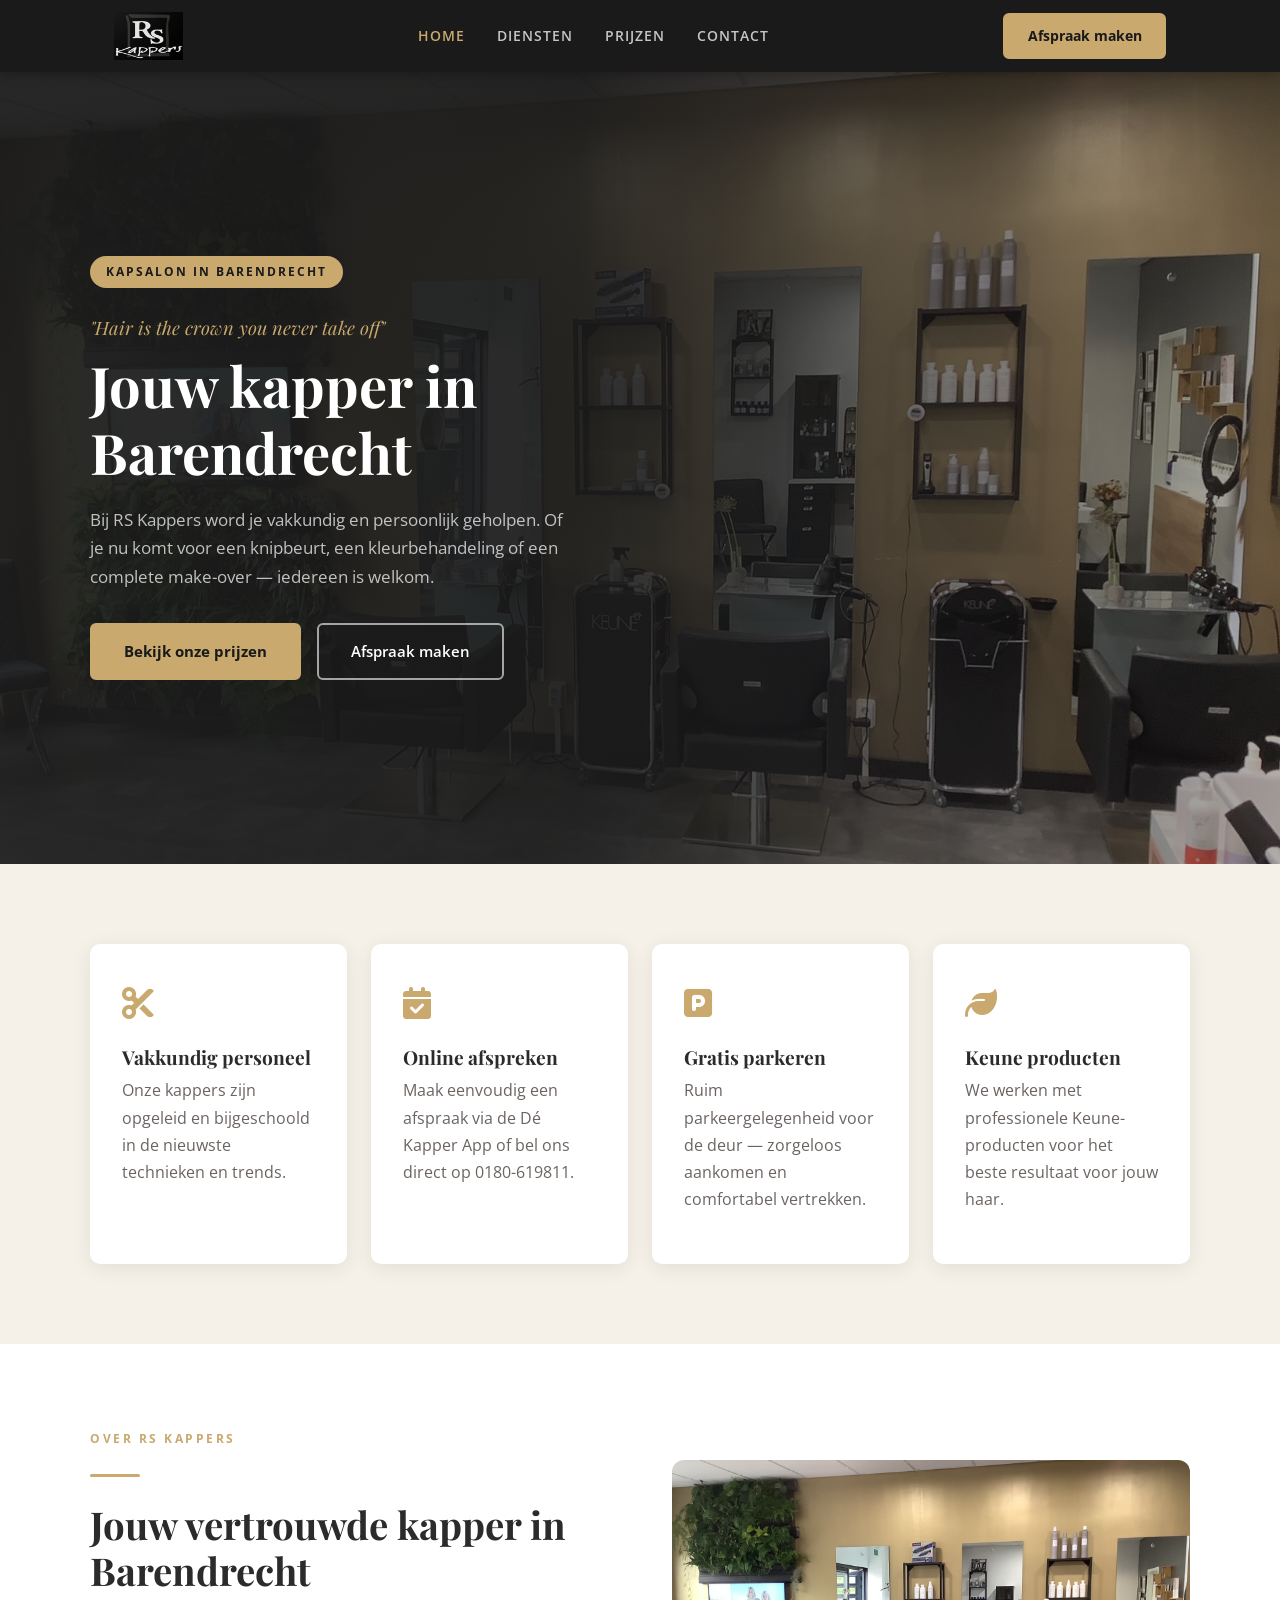
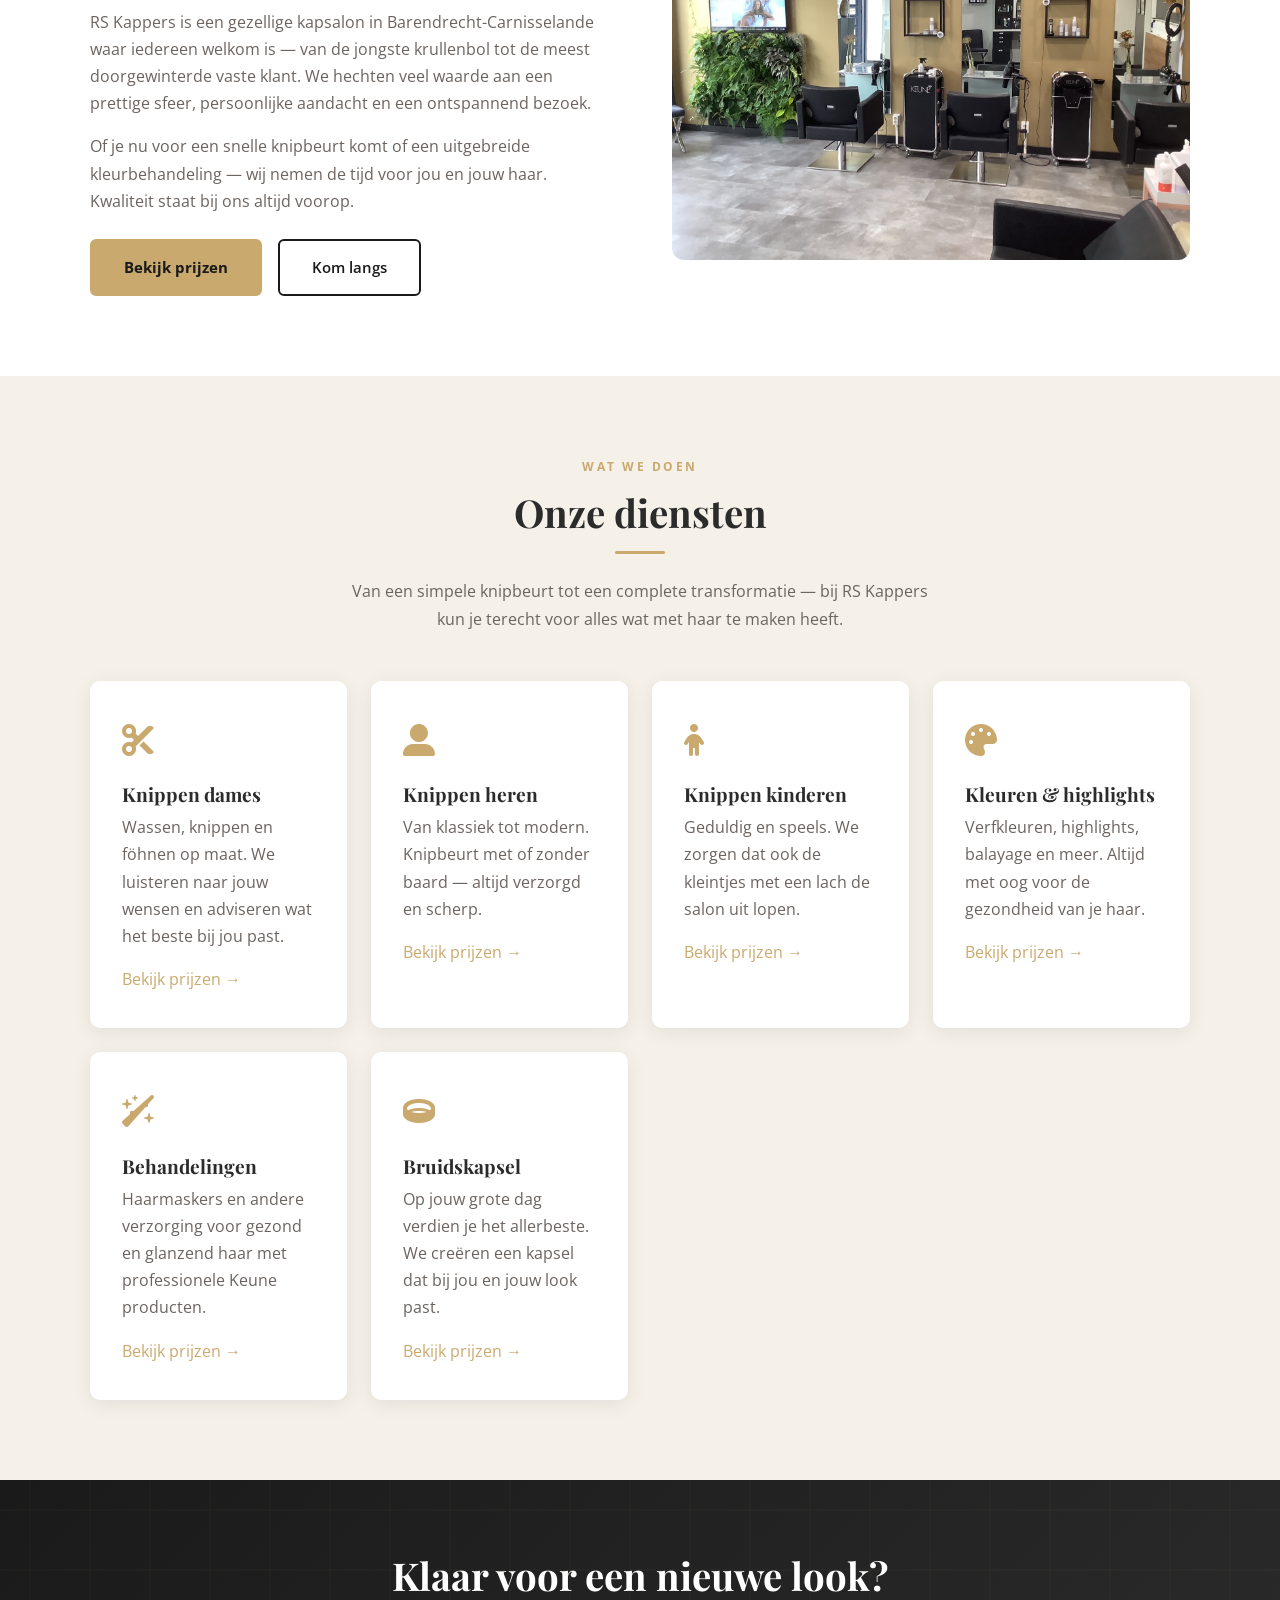
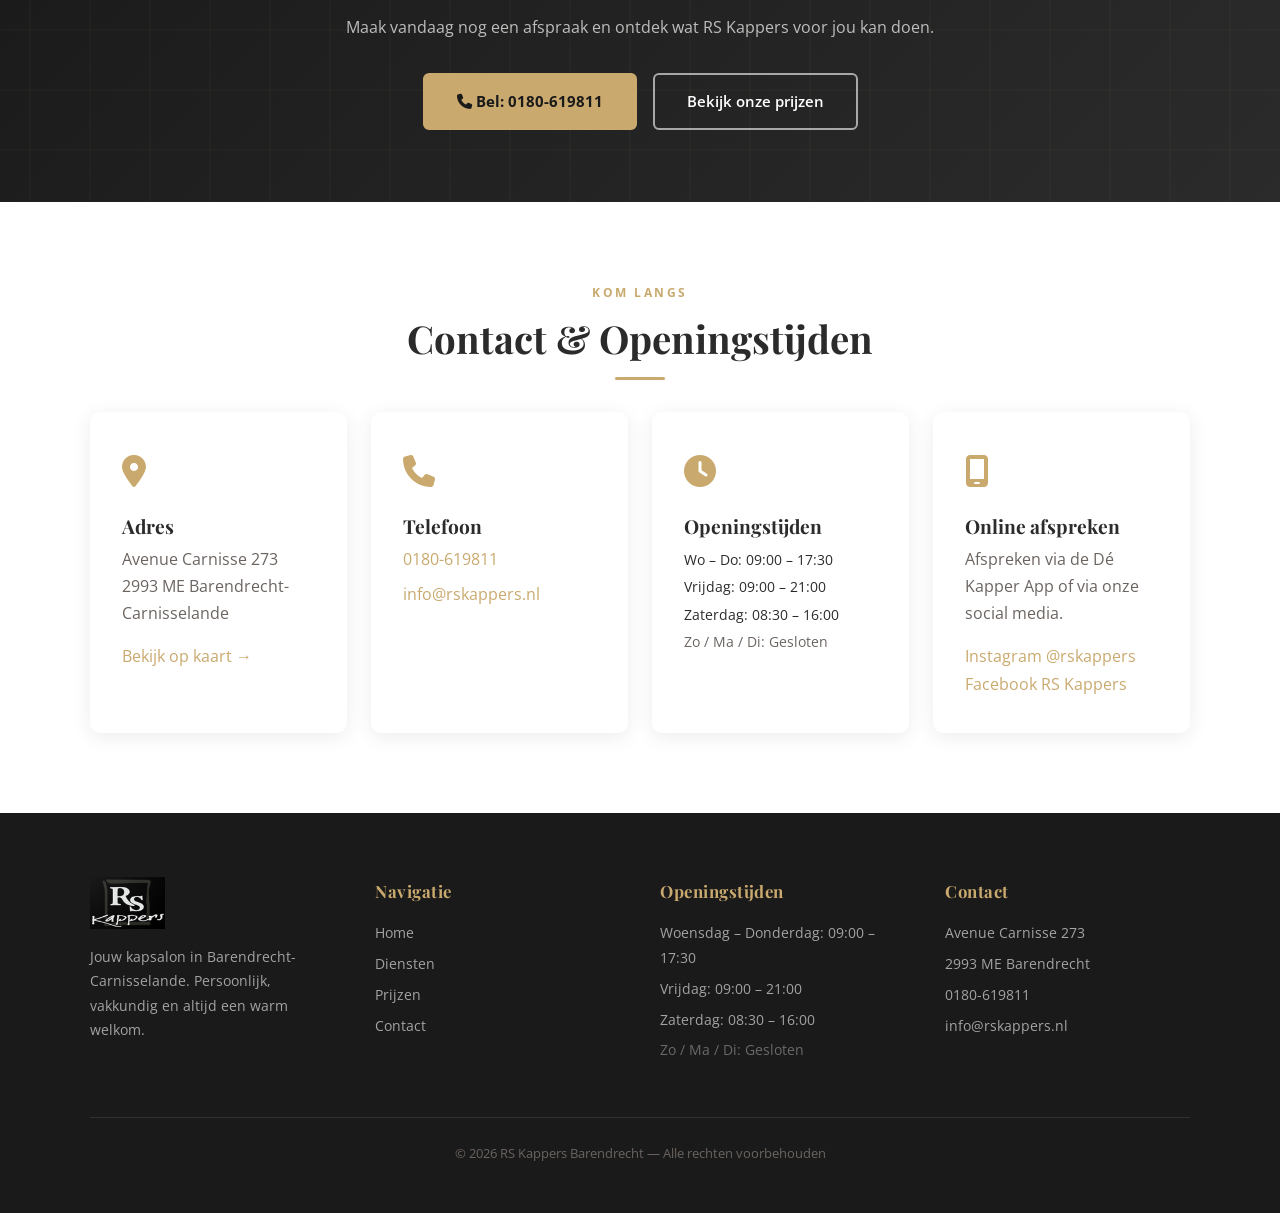
==== index.html @ b857aa59 "Favicon toegevoegd gebaseerd op logo Co-Authored-By: Claude Sonnet 4.6 <noreply@anthropic.com>" ====
<!DOCTYPE html>
<html lang="nl">
<head>
  <meta charset="UTF-8" />
  <meta name="viewport" content="width=device-width, initial-scale=1.0" />
  <title>RS Kappers Barendrecht — Kapper in Barendrecht-Carnisselande</title>
  <meta name="description" content="RS Kappers in Barendrecht is dé kapper voor dames, heren en kinderen. Professioneel knippen, kleuren en verzorgen op Avenue Carnisse. Bel 0180-619811." />
  <link rel="preconnect" href="https://fonts.googleapis.com" />
  <link rel="preconnect" href="https://fonts.gstatic.com" crossorigin />
  <link href="https://fonts.googleapis.com/css2?family=Playfair+Display:ital,wght@0,400;0,700;1,400&family=Open+Sans:wght@400;600;700&display=swap" rel="stylesheet" />
  <link rel="icon" type="image/png" href="favicon.png" />
  <link rel="apple-touch-icon" href="favicon.png" />
  <link rel="stylesheet" href="https://cdnjs.cloudflare.com/ajax/libs/font-awesome/6.5.1/css/all.min.css" />
  <link rel="stylesheet" href="style.css" />
</head>
<body>

  <!-- ═══════════ HEADER ═══════════ -->
  <header class="site-header">
    <div class="nav-inner">
      <a href="index.html" class="nav-logo">
        <img src="logo.png" alt="RS Kappers logo" />
      </a>
      <nav aria-label="Hoofdnavigatie">
        <ul class="nav-links">
          <li><a href="index.html" class="actief">Home</a></li>
          <li><a href="#diensten">Diensten</a></li>
          <li><a href="prijzen.html">Prijzen</a></li>
          <li><a href="#contact">Contact</a></li>
        </ul>
      </nav>
      <a href="tel:01806198ll" class="btn btn-primary" style="font-size:.85rem;padding:.6rem 1.4rem;">Afspraak maken</a>
    </div>
  </header>

  <!-- ═══════════ HERO ═══════════ -->
  <section class="hero">
    <div class="hero-bg" style="background-image: url('salon.jpg');"></div>
    <div class="hero-overlay"></div>
    <div class="hero-content">
      <span class="hero-badge">Kapsalon in Barendrecht</span>
      <p class="hero-tagline">"Hair is the crown you never take off"</p>
      <h1>Jouw kapper in Barendrecht</h1>
      <p>Bij RS Kappers word je vakkundig en persoonlijk geholpen. Of je nu komt voor een knipbeurt, een kleurbehandeling of een complete make-over — iedereen is welkom.</p>
      <div class="hero-knoppen">
        <a href="prijzen.html" class="btn btn-primary">Bekijk onze prijzen</a>
        <a href="#contact" class="btn btn-outline">Afspraak maken</a>
      </div>
    </div>
  </section>

  <!-- ═══════════ USP'S ═══════════ -->
  <section class="sectie sectie-licht">
    <div class="container">
      <div class="kaarten-grid">
        <div class="kaart">
          <div class="kaart-icoon"><i class="fa-solid fa-scissors"></i></div>
          <h3>Vakkundig personeel</h3>
          <p>Onze kappers zijn opgeleid en bijgeschoold in de nieuwste technieken en trends.</p>
        </div>
        <div class="kaart">
          <div class="kaart-icoon"><i class="fa-solid fa-calendar-check"></i></div>
          <h3>Online afspreken</h3>
          <p>Maak eenvoudig een afspraak via de Dé Kapper App of bel ons direct op 0180-619811.</p>
        </div>
        <div class="kaart">
          <div class="kaart-icoon"><i class="fa-solid fa-square-parking"></i></div>
          <h3>Gratis parkeren</h3>
          <p>Ruim parkeergelegenheid voor de deur — zorgeloos aankomen en comfortabel vertrekken.</p>
        </div>
        <div class="kaart">
          <div class="kaart-icoon"><i class="fa-solid fa-leaf"></i></div>
          <h3>Keune producten</h3>
          <p>We werken met professionele Keune-producten voor het beste resultaat voor jouw haar.</p>
        </div>
      </div>
    </div>
  </section>

  <!-- ═══════════ OVER ONS ═══════════ -->
  <section class="sectie">
    <div class="container over-grid" style="display:grid;grid-template-columns:1fr 1fr;gap:4rem;align-items:center;">
      <div>
        <span class="sectie-label">Over RS Kappers</span>
        <div class="divider divider-links"></div>
        <h2>Jouw vertrouwde kapper in Barendrecht</h2>
        <p>RS Kappers is een gezellige kapsalon in Barendrecht-Carnisselande waar iedereen welkom is — van de jongste krullenbol tot de meest doorgewinterde vaste klant. We hechten veel waarde aan een prettige sfeer, persoonlijke aandacht en een ontspannend bezoek.</p>
        <p>Of je nu voor een snelle knipbeurt komt of een uitgebreide kleurbehandeling — wij nemen de tijd voor jou en jouw haar. Kwaliteit staat bij ons altijd voorop.</p>
        <div style="display:flex;gap:1rem;flex-wrap:wrap;margin-top:1.5rem;">
          <a href="prijzen.html" class="btn btn-primary">Bekijk prijzen</a>
          <a href="#contact" class="btn" style="border:2px solid var(--kleur-donker);color:var(--kleur-donker);">Kom langs</a>
        </div>
      </div>
      <div class="over-foto" style="border-radius:12px;overflow:hidden;height:400px;">
        <img src="salon.jpg" alt="Interieur van RS Kappers in Barendrecht" style="width:100%;height:100%;object-fit:cover;" />
      </div>
    </div>
  </section>

  <!-- ═══════════ DIENSTEN ═══════════ -->
  <section class="sectie sectie-licht" id="diensten">
    <div class="container">
      <span class="sectie-label" style="display:block;text-align:center;">Wat we doen</span>
      <h2 class="sectie-titel">Onze diensten</h2>
      <div class="divider"></div>
      <p class="sectie-ondertitel">Van een simpele knipbeurt tot een complete transformatie — bij RS Kappers kun je terecht voor alles wat met haar te maken heeft.</p>
      <div class="kaarten-grid">
        <div class="kaart">
          <div class="kaart-icoon"><i class="fa-solid fa-scissors"></i></div>
          <h3>Knippen dames</h3>
          <p>Wassen, knippen en föhnen op maat. We luisteren naar jouw wensen en adviseren wat het beste bij jou past.</p>
          <a href="prijzen.html">Bekijk prijzen →</a>
        </div>
        <div class="kaart">
          <div class="kaart-icoon"><i class="fa-solid fa-user-large"></i></div>
          <h3>Knippen heren</h3>
          <p>Van klassiek tot modern. Knipbeurt met of zonder baard — altijd verzorgd en scherp.</p>
          <a href="prijzen.html">Bekijk prijzen →</a>
        </div>
        <div class="kaart">
          <div class="kaart-icoon"><i class="fa-solid fa-child"></i></div>
          <h3>Knippen kinderen</h3>
          <p>Geduldig en speels. We zorgen dat ook de kleintjes met een lach de salon uit lopen.</p>
          <a href="prijzen.html">Bekijk prijzen →</a>
        </div>
        <div class="kaart">
          <div class="kaart-icoon"><i class="fa-solid fa-palette"></i></div>
          <h3>Kleuren &amp; highlights</h3>
          <p>Verfkleuren, highlights, balayage en meer. Altijd met oog voor de gezondheid van je haar.</p>
          <a href="prijzen.html">Bekijk prijzen →</a>
        </div>
        <div class="kaart">
          <div class="kaart-icoon"><i class="fa-solid fa-wand-sparkles"></i></div>
          <h3>Behandelingen</h3>
          <p>Haarmaskers en andere verzorging voor gezond en glanzend haar met professionele Keune producten.</p>
          <a href="prijzen.html">Bekijk prijzen →</a>
        </div>
        <div class="kaart">
          <div class="kaart-icoon"><i class="fa-solid fa-ring"></i></div>
          <h3>Bruidskapsel</h3>
          <p>Op jouw grote dag verdien je het allerbeste. We creëren een kapsel dat bij jou en jouw look past.</p>
          <a href="prijzen.html">Bekijk prijzen →</a>
        </div>
      </div>
    </div>
  </section>

  <!-- ═══════════ CTA BANNER ═══════════ -->
  <section class="cta-banner">
    <div class="container">
      <h2>Klaar voor een nieuwe look?</h2>
      <p>Maak vandaag nog een afspraak en ontdek wat RS Kappers voor jou kan doen.</p>
      <div class="cta-knoppen">
        <a href="tel:0180619811" class="btn btn-primary"><i class="fa-solid fa-phone"></i> Bel: 0180-619811</a>
        <a href="prijzen.html" class="btn btn-outline">Bekijk onze prijzen</a>
      </div>
    </div>
  </section>

  <!-- ═══════════ CONTACT ═══════════ -->
  <section class="sectie" id="contact">
    <div class="container">
      <span class="sectie-label" style="display:block;text-align:center;">Kom langs</span>
      <h2 class="sectie-titel">Contact &amp; Openingstijden</h2>
      <div class="divider"></div>
      <div style="display:grid;grid-template-columns:repeat(auto-fit,minmax(230px,1fr));gap:1.5rem;margin-top:2rem;">
        <div class="kaart">
          <div class="kaart-icoon"><i class="fa-solid fa-location-dot"></i></div>
          <h3>Adres</h3>
          <p>Avenue Carnisse 273<br>2993 ME Barendrecht-Carnisselande</p>
          <a href="https://maps.google.com/?q=Avenue+Carnisse+273+Barendrecht" target="_blank" rel="noopener">Bekijk op kaart →</a>
        </div>
        <div class="kaart">
          <div class="kaart-icoon"><i class="fa-solid fa-phone"></i></div>
          <h3>Telefoon</h3>
          <p><a href="tel:0180619811">0180-619811</a></p>
          <p style="margin-top:-.5rem;"><a href="mailto:info@rskappers.nl">info@rskappers.nl</a></p>
        </div>
        <div class="kaart">
          <div class="kaart-icoon"><i class="fa-solid fa-clock"></i></div>
          <h3>Openingstijden</h3>
          <p style="margin:0;font-size:.9rem;line-height:1.9;color:var(--kleur-tekst);">
            Wo – Do: 09:00 – 17:30<br>
            Vrijdag: 09:00 – 21:00<br>
            Zaterdag: 08:30 – 16:00<br>
            <span style="color:var(--kleur-subtekst);">Zo / Ma / Di: Gesloten</span>
          </p>
        </div>
        <div class="kaart">
          <div class="kaart-icoon"><i class="fa-solid fa-mobile-screen"></i></div>
          <h3>Online afspreken</h3>
          <p>Afspreken via de Dé Kapper App of via onze social media.</p>
          <a href="https://www.instagram.com/rskappers" target="_blank" rel="noopener">Instagram @rskappers</a><br>
          <a href="https://www.facebook.com/rskappers" target="_blank" rel="noopener">Facebook RS Kappers</a>
        </div>
      </div>
    </div>
  </section>

  <!-- ═══════════ FOOTER ═══════════ -->
  <footer class="site-footer">
    <div class="footer-inner">
      <div class="footer-kolom">
        <img src="logo.png" alt="RS Kappers" class="footer-logo" />
        <p>Jouw kapsalon in Barendrecht-Carnisselande. Persoonlijk, vakkundig en altijd een warm welkom.</p>
      </div>
      <div class="footer-kolom">
        <h4>Navigatie</h4>
        <ul>
          <li><a href="index.html">Home</a></li>
          <li><a href="#diensten">Diensten</a></li>
          <li><a href="prijzen.html">Prijzen</a></li>
          <li><a href="#contact">Contact</a></li>
        </ul>
      </div>
      <div class="footer-kolom">
        <h4>Openingstijden</h4>
        <ul>
          <li>Woensdag – Donderdag: 09:00 – 17:30</li>
          <li>Vrijdag: 09:00 – 21:00</li>
          <li>Zaterdag: 08:30 – 16:00</li>
          <li style="color:rgba(255,255,255,.35);">Zo / Ma / Di: Gesloten</li>
        </ul>
      </div>
      <div class="footer-kolom">
        <h4>Contact</h4>
        <ul>
          <li>Avenue Carnisse 273</li>
          <li>2993 ME Barendrecht</li>
          <li><a href="tel:0180619811">0180-619811</a></li>
          <li><a href="mailto:info@rskappers.nl">info@rskappers.nl</a></li>
        </ul>
      </div>
    </div>
    <div class="footer-bottom">
      <p>&copy; 2026 RS Kappers Barendrecht — Alle rechten voorbehouden</p>
    </div>
  </footer>

</body>
</html>
---- style.css ----
/* =============================
   RS Kappers — Gedeelde Stijlen
   ============================= */

*, *::before, *::after {
  box-sizing: border-box;
  margin: 0;
  padding: 0;
}

:root {
  --kleur-donker:    #1a1a1a;
  --kleur-donker2:   #2b2b2b;
  --kleur-accent:    #c9a96e;       /* warme goud — past bij beige interieur */
  --kleur-beige:     #f5f0e8;       /* zelfde toon als salon muren */
  --kleur-beige2:    #ede5d8;
  --kleur-wit:       #ffffff;
  --kleur-tekst:     #2b2b2b;
  --kleur-subtekst:  #6b6460;
  --font-hoofd:      'Playfair Display', Georgia, serif;
  --font-tekst:      'Open Sans', Arial, sans-serif;
  --radius:          6px;
  --schaduw:         0 4px 20px rgba(0,0,0,0.08);
}

html { scroll-behavior: smooth; }

body {
  font-family: var(--font-tekst);
  color: var(--kleur-tekst);
  background: var(--kleur-wit);
  line-height: 1.7;
}

/* ── Typografie ────────────────────────────── */
h1, h2, h3 {
  font-family: var(--font-hoofd);
  line-height: 1.2;
}

h1 { font-size: clamp(2rem, 5vw, 3.5rem); }
h2 { font-size: clamp(1.6rem, 3.5vw, 2.4rem); margin-bottom: 1rem; }
h3 { font-size: 1.2rem; margin-bottom: .5rem; }

p { margin-bottom: 1rem; color: var(--kleur-subtekst); }

a { color: var(--kleur-accent); text-decoration: none; }
a:hover { text-decoration: underline; }

/* ── Knoppen ───────────────────────────────── */
.btn {
  display: inline-block;
  padding: .85rem 2rem;
  border-radius: var(--radius);
  font-family: var(--font-tekst);
  font-size: .95rem;
  font-weight: 600;
  cursor: pointer;
  transition: all .2s ease;
  text-decoration: none;
}

.btn-primary {
  background: var(--kleur-accent);
  color: var(--kleur-donker);
  border: 2px solid var(--kleur-accent);
  font-weight: 700;
}
.btn-primary:hover {
  background: #b8915a;
  border-color: #b8915a;
  color: var(--kleur-wit);
  text-decoration: none;
}

.btn-outline {
  background: transparent;
  color: var(--kleur-wit);
  border: 2px solid rgba(255,255,255,.6);
}
.btn-outline:hover {
  background: var(--kleur-wit);
  border-color: var(--kleur-wit);
  color: var(--kleur-donker);
  text-decoration: none;
}

/* ── Header / Navigatie ────────────────────── */
.site-header {
  position: sticky;
  top: 0;
  z-index: 100;
  background: var(--kleur-donker);
  box-shadow: 0 2px 12px rgba(0,0,0,0.3);
}

.nav-inner {
  max-width: 1100px;
  margin: 0 auto;
  padding: 0 1.5rem;
  display: flex;
  align-items: center;
  justify-content: space-between;
  height: 72px;
}

.nav-logo img {
  height: 48px;
  width: auto;
  display: block;
}

.nav-links {
  list-style: none;
  display: flex;
  gap: 2rem;
}

.nav-links a {
  color: rgba(255,255,255,.75);
  font-weight: 600;
  font-size: .88rem;
  text-transform: uppercase;
  letter-spacing: 1px;
  transition: color .2s;
}
.nav-links a:hover,
.nav-links a.actief {
  color: var(--kleur-accent);
  text-decoration: none;
}

/* ── Footer ────────────────────────────────── */
.site-footer {
  background: var(--kleur-donker);
  color: rgba(255,255,255,.8);
  padding: 4rem 1.5rem 2rem;
}

.footer-inner {
  max-width: 1100px;
  margin: 0 auto;
  display: grid;
  grid-template-columns: repeat(auto-fit, minmax(200px, 1fr));
  gap: 2.5rem;
  padding-bottom: 3rem;
  border-bottom: 1px solid rgba(255,255,255,.1);
}

.footer-logo {
  height: 52px;
  width: auto;
  margin-bottom: 1rem;
  display: block;
}

.footer-kolom h4 {
  font-family: var(--font-hoofd);
  color: var(--kleur-accent);
  font-size: 1.05rem;
  margin-bottom: 1rem;
  letter-spacing: .5px;
}

.footer-kolom p,
.footer-kolom li {
  font-size: .9rem;
  color: rgba(255,255,255,.6);
  margin-bottom: .4rem;
}

.footer-kolom ul { list-style: none; }

.footer-kolom a {
  color: rgba(255,255,255,.6);
  transition: color .2s;
}
.footer-kolom a:hover { color: var(--kleur-accent); text-decoration: none; }

.footer-bottom {
  max-width: 1100px;
  margin: 1.5rem auto 0;
  text-align: center;
  font-size: .82rem;
  color: rgba(255,255,255,.3);
}

/* ── Secties ───────────────────────────────── */
.sectie {
  padding: 5rem 1.5rem;
}

.sectie-licht { background: var(--kleur-beige); }
.sectie-beige2 { background: var(--kleur-beige2); }

.container {
  max-width: 1100px;
  margin: 0 auto;
}

.sectie-label {
  display: inline-block;
  font-size: .78rem;
  font-weight: 700;
  text-transform: uppercase;
  letter-spacing: 2.5px;
  color: var(--kleur-accent);
  margin-bottom: .75rem;
}

.sectie-titel { text-align: center; }
.sectie-ondertitel {
  text-align: center;
  max-width: 580px;
  margin: 0 auto 3rem;
  font-size: 1rem;
  color: var(--kleur-subtekst);
}

/* ── Hero ──────────────────────────────────── */
.hero {
  position: relative;
  display: flex;
  align-items: center;
  min-height: 88vh;
  overflow: hidden;
  padding: 3rem 1.5rem;
}

.hero-overlay {
  position: absolute;
  inset: 0;
  background: linear-gradient(to right, rgba(26,26,26,.93) 45%, rgba(26,26,26,.35));
}

.hero-bg {
  position: absolute;
  inset: 0;
  background-size: cover;
  background-position: center top;
}

.hero-content {
  position: relative;
  max-width: 1100px;
  margin: 0 auto;
  width: 100%;
}

.hero-badge {
  display: inline-block;
  background: var(--kleur-accent);
  color: var(--kleur-donker);
  font-size: .72rem;
  font-weight: 700;
  text-transform: uppercase;
  letter-spacing: 2px;
  padding: .4rem 1rem;
  border-radius: 50px;
  margin-bottom: 1.5rem;
}

.hero h1 {
  color: var(--kleur-wit);
  max-width: 580px;
  margin-bottom: 1.25rem;
}

.hero .hero-tagline {
  font-family: var(--font-hoofd);
  font-style: italic;
  font-size: 1.15rem;
  color: var(--kleur-accent);
  margin-bottom: .5rem;
}

.hero p {
  color: rgba(255,255,255,.72);
  font-size: 1.05rem;
  max-width: 480px;
  margin-bottom: 2rem;
}

.hero-knoppen {
  display: flex;
  gap: 1rem;
  flex-wrap: wrap;
}

/* ── Kaarten ───────────────────────────────── */
.kaarten-grid {
  display: grid;
  grid-template-columns: repeat(auto-fit, minmax(250px, 1fr));
  gap: 1.5rem;
}

.kaart {
  background: var(--kleur-wit);
  border-radius: 10px;
  padding: 2rem;
  box-shadow: var(--schaduw);
  transition: transform .2s, box-shadow .2s;
  border-bottom: 3px solid transparent;
}
.kaart:hover {
  transform: translateY(-4px);
  box-shadow: 0 10px 32px rgba(0,0,0,0.12);
  border-bottom-color: var(--kleur-accent);
}

.kaart-icoon {
  font-size: 2rem;
  margin-bottom: 1rem;
  color: var(--kleur-accent);
}

.kaart-icoon i {
  color: var(--kleur-accent);
}

.prijzen-categorie-header i {
  color: var(--kleur-accent);
  font-size: 1.2rem;
}

/* ── Prijzen pagina ────────────────────────── */
.prijzen-hero {
  min-height: 42vh;
}

.prijzen-grid {
  display: grid;
  grid-template-columns: repeat(auto-fit, minmax(300px, 1fr));
  gap: 2rem;
}

.prijzen-categorie {
  background: var(--kleur-wit);
  border-radius: 10px;
  box-shadow: var(--schaduw);
  overflow: hidden;
}

.prijzen-categorie-header {
  background: var(--kleur-donker);
  color: var(--kleur-wit);
  padding: 1.1rem 1.5rem;
  display: flex;
  align-items: center;
  gap: .75rem;
}

.prijzen-categorie-header h3 {
  font-family: var(--font-hoofd);
  font-size: 1.15rem;
  color: var(--kleur-wit);
  margin: 0;
  letter-spacing: .3px;
}

.prijzen-categorie-header span { font-size: 1.3rem; }

.prijzen-lijst {
  list-style: none;
  padding: .5rem 1.5rem 1rem;
}

.prijzen-lijst li {
  display: flex;
  justify-content: space-between;
  align-items: center;
  padding: .7rem 0;
  border-bottom: 1px solid var(--kleur-beige2);
  font-size: .93rem;
  color: var(--kleur-tekst);
  margin: 0;
}
.prijzen-lijst li:last-child { border-bottom: none; }

.prijs {
  font-weight: 700;
  color: var(--kleur-accent);
  white-space: nowrap;
  margin-left: 1rem;
  font-size: 1rem;
}

.prijs-opmerking {
  font-size: .78rem;
  color: var(--kleur-subtekst);
  display: block;
  margin-top: .1rem;
}

/* ── CTA Banner ────────────────────────────── */
.cta-banner {
  background: linear-gradient(135deg, var(--kleur-donker) 0%, var(--kleur-donker2) 100%);
  color: var(--kleur-wit);
  text-align: center;
  padding: 4.5rem 1.5rem;
  position: relative;
  overflow: hidden;
}
.cta-banner::before {
  content: '';
  position: absolute;
  inset: 0;
  background: url('data:image/svg+xml,<svg xmlns="http://www.w3.org/2000/svg" width="60" height="60"><path d="M0 0h60v60H0z" fill="none"/><path d="M30 0v60M0 30h60" stroke="rgba(201,169,110,0.06)" stroke-width="1"/></svg>');
}

.cta-banner h2 { color: var(--kleur-wit); margin-bottom: 1rem; position: relative; }
.cta-banner p  { color: rgba(255,255,255,.7); margin-bottom: 2rem; position: relative; }
.cta-banner .cta-knoppen { position: relative; display: flex; gap: 1rem; justify-content: center; flex-wrap: wrap; }

/* ── Divider streep ────────────────────────── */
.divider {
  width: 50px;
  height: 3px;
  background: var(--kleur-accent);
  margin: .75rem auto 1.5rem;
  border-radius: 2px;
}
.divider-links {
  margin-left: 0;
}

/* ── Responsive ────────────────────────────── */
@media (max-width: 768px) {
  .nav-links { display: none; }
  .hero { min-height: 72vh; }
  .hero-knoppen { flex-direction: column; align-items: flex-start; }
  .sectie { padding: 3.5rem 1.25rem; }
  .footer-inner { grid-template-columns: 1fr 1fr; }
  .over-grid { grid-template-columns: 1fr !important; }
  .over-foto { display: none !important; }
}

@media (max-width: 480px) {
  .footer-inner { grid-template-columns: 1fr; }
  .prijzen-grid { grid-template-columns: 1fr; }
}
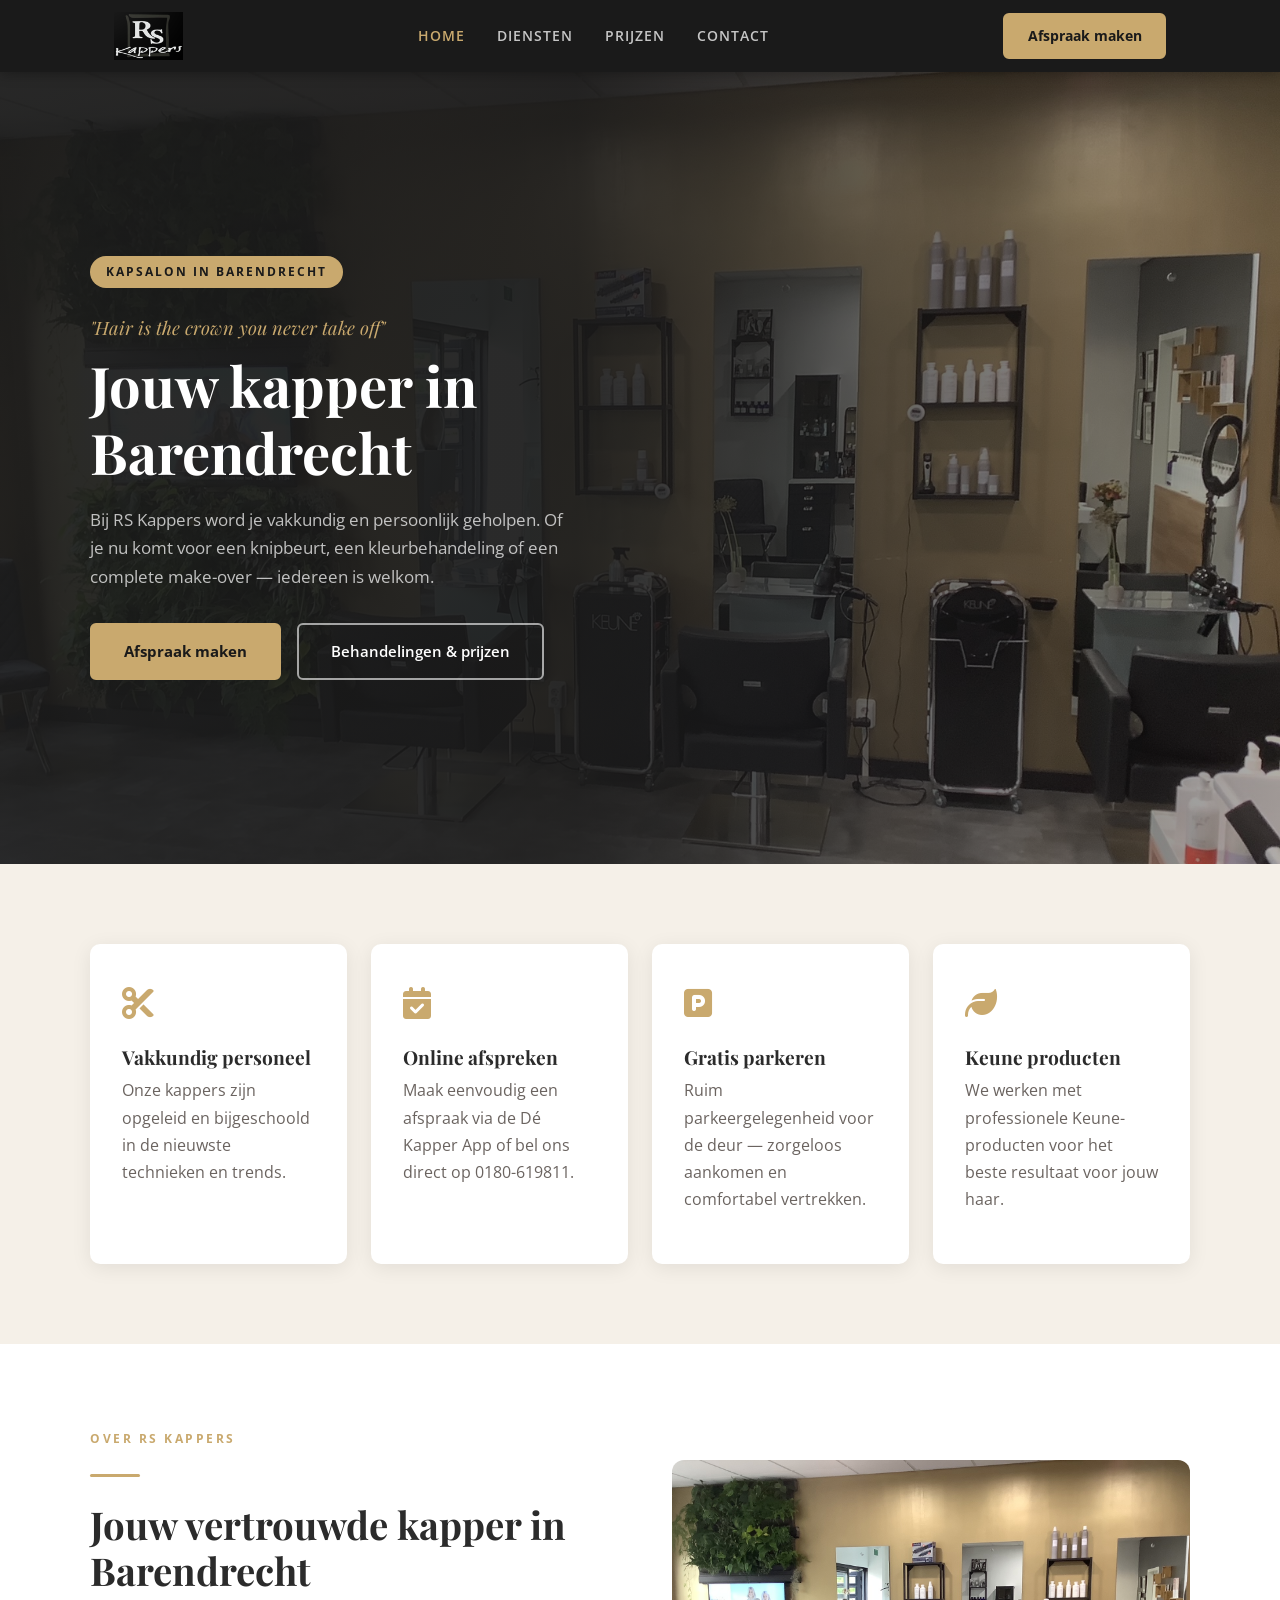
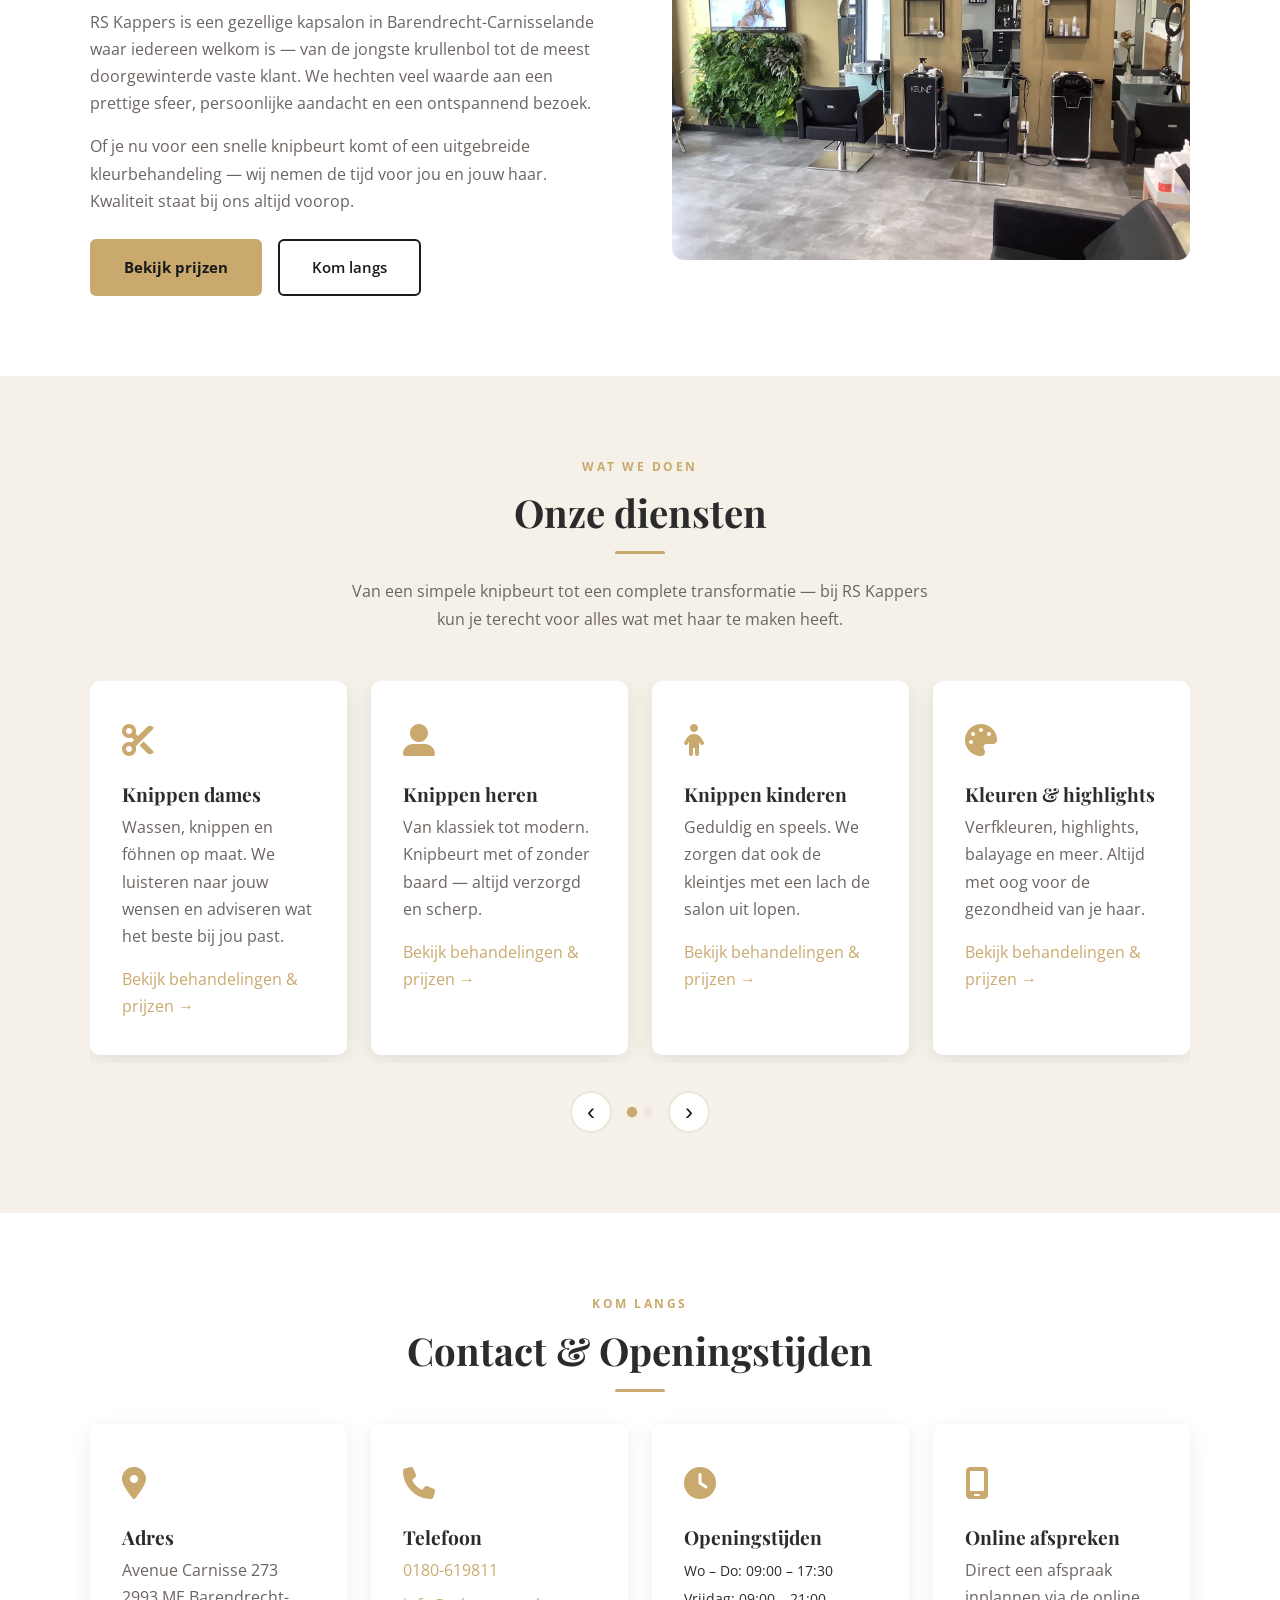
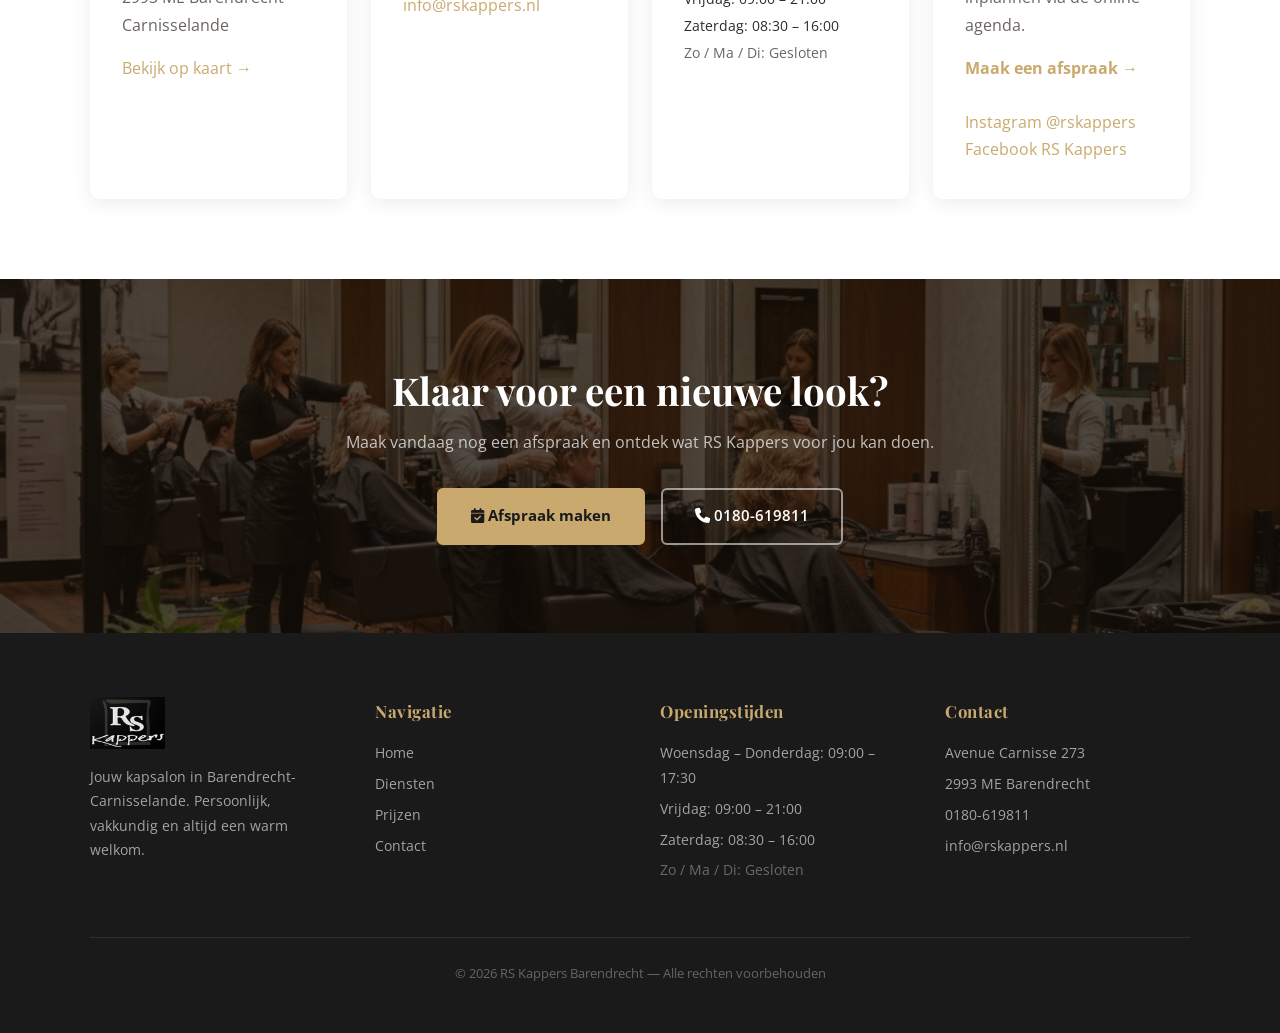
==== commit 9bf92bb3: "Redesign: carrousel diensten, lichtere stijl, SalonHub afspraken, CTA foto - Diensten sectie omgebou" ====
--- a/index.html
+++ b/index.html
@@ -29,7 +29,7 @@
           <li><a href="#contact">Contact</a></li>
         </ul>
       </nav>
-      <a href="tel:01806198ll" class="btn btn-primary" style="font-size:.85rem;padding:.6rem 1.4rem;">Afspraak maken</a>
+      <a href="https://widget.salonhub.nl/a/d.html?client=rskappers&salon=barendrecht&command=create" target="_blank" rel="noopener" class="btn btn-primary" style="font-size:.85rem;padding:.6rem 1.4rem;">Afspraak maken</a>
     </div>
   </header>
 
@@ -43,8 +43,8 @@
       <h1>Jouw kapper in Barendrecht</h1>
       <p>Bij RS Kappers word je vakkundig en persoonlijk geholpen. Of je nu komt voor een knipbeurt, een kleurbehandeling of een complete make-over — iedereen is welkom.</p>
       <div class="hero-knoppen">
-        <a href="prijzen.html" class="btn btn-primary">Bekijk onze prijzen</a>
-        <a href="#contact" class="btn btn-outline">Afspraak maken</a>
+        <a href="https://widget.salonhub.nl/a/d.html?client=rskappers&salon=barendrecht&command=create" target="_blank" rel="noopener" class="btn btn-primary">Afspraak maken</a>
+        <a href="prijzen.html" class="btn btn-outline">Behandelingen &amp; prijzen</a>
       </div>
     </div>
   </section>
@@ -104,58 +104,93 @@
       <h2 class="sectie-titel">Onze diensten</h2>
       <div class="divider"></div>
       <p class="sectie-ondertitel">Van een simpele knipbeurt tot een complete transformatie — bij RS Kappers kun je terecht voor alles wat met haar te maken heeft.</p>
-      <div class="kaarten-grid">
-        <div class="kaart">
-          <div class="kaart-icoon"><i class="fa-solid fa-scissors"></i></div>
-          <h3>Knippen dames</h3>
-          <p>Wassen, knippen en föhnen op maat. We luisteren naar jouw wensen en adviseren wat het beste bij jou past.</p>
-          <a href="prijzen.html">Bekijk prijzen →</a>
-        </div>
-        <div class="kaart">
-          <div class="kaart-icoon"><i class="fa-solid fa-user-large"></i></div>
-          <h3>Knippen heren</h3>
-          <p>Van klassiek tot modern. Knipbeurt met of zonder baard — altijd verzorgd en scherp.</p>
-          <a href="prijzen.html">Bekijk prijzen →</a>
-        </div>
-        <div class="kaart">
-          <div class="kaart-icoon"><i class="fa-solid fa-child"></i></div>
-          <h3>Knippen kinderen</h3>
-          <p>Geduldig en speels. We zorgen dat ook de kleintjes met een lach de salon uit lopen.</p>
-          <a href="prijzen.html">Bekijk prijzen →</a>
-        </div>
-        <div class="kaart">
-          <div class="kaart-icoon"><i class="fa-solid fa-palette"></i></div>
-          <h3>Kleuren &amp; highlights</h3>
-          <p>Verfkleuren, highlights, balayage en meer. Altijd met oog voor de gezondheid van je haar.</p>
-          <a href="prijzen.html">Bekijk prijzen →</a>
-        </div>
-        <div class="kaart">
-          <div class="kaart-icoon"><i class="fa-solid fa-wand-sparkles"></i></div>
-          <h3>Behandelingen</h3>
-          <p>Haarmaskers en andere verzorging voor gezond en glanzend haar met professionele Keune producten.</p>
-          <a href="prijzen.html">Bekijk prijzen →</a>
-        </div>
-        <div class="kaart">
-          <div class="kaart-icoon"><i class="fa-solid fa-ring"></i></div>
-          <h3>Bruidskapsel</h3>
-          <p>Op jouw grote dag verdien je het allerbeste. We creëren een kapsel dat bij jou en jouw look past.</p>
-          <a href="prijzen.html">Bekijk prijzen →</a>
-        </div>
-      </div>
-    </div>
-  </section>
-
-  <!-- ═══════════ CTA BANNER ═══════════ -->
-  <section class="cta-banner">
-    <div class="container">
-      <h2>Klaar voor een nieuwe look?</h2>
-      <p>Maak vandaag nog een afspraak en ontdek wat RS Kappers voor jou kan doen.</p>
-      <div class="cta-knoppen">
-        <a href="tel:0180619811" class="btn btn-primary"><i class="fa-solid fa-phone"></i> Bel: 0180-619811</a>
-        <a href="prijzen.html" class="btn btn-outline">Bekijk onze prijzen</a>
-      </div>
-    </div>
-  </section>
+      <div class="carr-outer">
+        <div class="carr-track" id="dienstenTrack">
+          <div class="kaart">
+            <div class="kaart-icoon"><i class="fa-solid fa-scissors"></i></div>
+            <h3>Knippen dames</h3>
+            <p>Wassen, knippen en föhnen op maat. We luisteren naar jouw wensen en adviseren wat het beste bij jou past.</p>
+            <a href="prijzen.html">Bekijk behandelingen &amp; prijzen →</a>
+          </div>
+          <div class="kaart">
+            <div class="kaart-icoon"><i class="fa-solid fa-user-large"></i></div>
+            <h3>Knippen heren</h3>
+            <p>Van klassiek tot modern. Knipbeurt met of zonder baard — altijd verzorgd en scherp.</p>
+            <a href="prijzen.html">Bekijk behandelingen &amp; prijzen →</a>
+          </div>
+          <div class="kaart">
+            <div class="kaart-icoon"><i class="fa-solid fa-child"></i></div>
+            <h3>Knippen kinderen</h3>
+            <p>Geduldig en speels. We zorgen dat ook de kleintjes met een lach de salon uit lopen.</p>
+            <a href="prijzen.html">Bekijk behandelingen &amp; prijzen →</a>
+          </div>
+          <div class="kaart">
+            <div class="kaart-icoon"><i class="fa-solid fa-palette"></i></div>
+            <h3>Kleuren &amp; highlights</h3>
+            <p>Verfkleuren, highlights, balayage en meer. Altijd met oog voor de gezondheid van je haar.</p>
+            <a href="prijzen.html">Bekijk behandelingen &amp; prijzen →</a>
+          </div>
+          <div class="kaart">
+            <div class="kaart-icoon"><i class="fa-solid fa-wand-sparkles"></i></div>
+            <h3>Behandelingen</h3>
+            <p>Haarmaskers en andere verzorging voor gezond en glanzend haar met professionele Keune producten.</p>
+            <a href="prijzen.html">Bekijk behandelingen &amp; prijzen →</a>
+          </div>
+          <div class="kaart">
+            <div class="kaart-icoon"><i class="fa-solid fa-ring"></i></div>
+            <h3>Bruidskapsel</h3>
+            <p>Op jouw grote dag verdien je het allerbeste. We creëren een kapsel dat bij jou en jouw look past.</p>
+            <a href="prijzen.html">Bekijk behandelingen &amp; prijzen →</a>
+          </div>
+        </div>
+        <div class="carr-controls">
+          <button class="carr-pijl" id="prevDienst" aria-label="Vorige">&#8249;</button>
+          <div class="carr-dots" id="dienstenDots"></div>
+          <button class="carr-pijl" id="nextDienst" aria-label="Volgende">&#8250;</button>
+        </div>
+      </div>
+    </div>
+  </section>
+
+  <script>
+    (function () {
+      const track = document.getElementById('dienstenTrack');
+      const dotsEl = document.getElementById('dienstenDots');
+      const prev = document.getElementById('prevDienst');
+      const next = document.getElementById('nextDienst');
+      const cards = track.querySelectorAll('.kaart');
+
+      function cardW() { return cards[0].offsetWidth + 24; }
+      function visibleCount() { return Math.max(1, Math.round(track.offsetWidth / cardW())); }
+      function totalPages() { return Math.ceil(cards.length / visibleCount()); }
+      function currentPage() { return Math.round(track.scrollLeft / (cardW() * visibleCount())); }
+
+      function buildDots() {
+        dotsEl.innerHTML = '';
+        for (let i = 0; i < totalPages(); i++) {
+          const d = document.createElement('button');
+          d.className = 'carr-dot' + (i === 0 ? ' actief' : '');
+          d.setAttribute('aria-label', 'Pagina ' + (i + 1));
+          d.addEventListener('click', () => {
+            track.scrollTo({ left: i * visibleCount() * cardW(), behavior: 'smooth' });
+          });
+          dotsEl.appendChild(d);
+        }
+      }
+
+      function updateDots() {
+        dotsEl.querySelectorAll('.carr-dot').forEach((d, i) => {
+          d.classList.toggle('actief', i === currentPage());
+        });
+      }
+
+      prev.addEventListener('click', () => track.scrollBy({ left: -cardW() * visibleCount(), behavior: 'smooth' }));
+      next.addEventListener('click', () => track.scrollBy({ left:  cardW() * visibleCount(), behavior: 'smooth' }));
+      track.addEventListener('scroll', updateDots);
+      window.addEventListener('resize', buildDots);
+      buildDots();
+    })();
+  </script>
 
   <!-- ═══════════ CONTACT ═══════════ -->
   <section class="sectie" id="contact">
@@ -189,10 +224,23 @@
         <div class="kaart">
           <div class="kaart-icoon"><i class="fa-solid fa-mobile-screen"></i></div>
           <h3>Online afspreken</h3>
-          <p>Afspreken via de Dé Kapper App of via onze social media.</p>
+          <p>Direct een afspraak inplannen via de online agenda.</p>
+          <a href="https://widget.salonhub.nl/a/d.html?client=rskappers&salon=barendrecht&command=create" target="_blank" rel="noopener"><strong>Maak een afspraak →</strong></a><br><br>
           <a href="https://www.instagram.com/rskappers" target="_blank" rel="noopener">Instagram @rskappers</a><br>
           <a href="https://www.facebook.com/rskappers" target="_blank" rel="noopener">Facebook RS Kappers</a>
         </div>
+      </div>
+    </div>
+  </section>
+
+  <!-- ═══════════ CTA BANNER ═══════════ -->
+  <section class="cta-banner">
+    <div class="container">
+      <h2>Klaar voor een nieuwe look?</h2>
+      <p>Maak vandaag nog een afspraak en ontdek wat RS Kappers voor jou kan doen.</p>
+      <div class="cta-knoppen">
+        <a href="https://widget.salonhub.nl/a/d.html?client=rskappers&salon=barendrecht&command=create" target="_blank" rel="noopener" class="btn btn-primary"><i class="fa-solid fa-calendar-check"></i> Afspraak maken</a>
+        <a href="tel:0180619811" class="btn btn-outline"><i class="fa-solid fa-phone"></i> 0180-619811</a>
       </div>
     </div>
   </section>
--- a/style.css
+++ b/style.css
@@ -394,23 +394,39 @@
 
 /* ── CTA Banner ────────────────────────────── */
 .cta-banner {
-  background: linear-gradient(135deg, var(--kleur-donker) 0%, var(--kleur-donker2) 100%);
+  background:
+    linear-gradient(rgba(20,14,8,.72), rgba(20,14,8,.72)),
+    url('cta-salon.jpg') center / cover no-repeat;
   color: var(--kleur-wit);
   text-align: center;
-  padding: 4.5rem 1.5rem;
+  padding: 5.5rem 1.5rem;
   position: relative;
   overflow: hidden;
 }
-.cta-banner::before {
-  content: '';
-  position: absolute;
-  inset: 0;
-  background: url('data:image/svg+xml,<svg xmlns="http://www.w3.org/2000/svg" width="60" height="60"><path d="M0 0h60v60H0z" fill="none"/><path d="M30 0v60M0 30h60" stroke="rgba(201,169,110,0.06)" stroke-width="1"/></svg>');
-}
-
-.cta-banner h2 { color: var(--kleur-wit); margin-bottom: 1rem; position: relative; }
-.cta-banner p  { color: rgba(255,255,255,.7); margin-bottom: 2rem; position: relative; }
-.cta-banner .cta-knoppen { position: relative; display: flex; gap: 1rem; justify-content: center; flex-wrap: wrap; }
+
+.cta-banner h2 { color: var(--kleur-wit); margin-bottom: 1rem; }
+.cta-banner p  { color: rgba(255,255,255,.72); margin-bottom: 2rem; }
+.cta-banner .cta-knoppen { display: flex; gap: 1rem; justify-content: center; flex-wrap: wrap; }
+
+.cta-banner .btn-primary {
+  background: var(--kleur-accent);
+  color: var(--kleur-donker);
+  border-color: var(--kleur-accent);
+}
+.cta-banner .btn-primary:hover {
+  background: #b8915a;
+  border-color: #b8915a;
+  color: #fff;
+}
+.cta-banner .btn-outline {
+  border-color: rgba(255,255,255,.55);
+  color: var(--kleur-wit);
+}
+.cta-banner .btn-outline:hover {
+  background: var(--kleur-wit);
+  color: var(--kleur-donker);
+  border-color: var(--kleur-wit);
+}
 
 /* ── Divider streep ────────────────────────── */
 .divider {
@@ -422,6 +438,73 @@
 }
 .divider-links {
   margin-left: 0;
+}
+
+/* ── Carrousel ─────────────────────────────── */
+.carr-outer { position: relative; }
+
+.carr-track {
+  display: flex;
+  gap: 1.5rem;
+  overflow-x: auto;
+  scroll-snap-type: x mandatory;
+  scroll-behavior: smooth;
+  -webkit-overflow-scrolling: touch;
+  scrollbar-width: none;
+  padding-bottom: .5rem;
+}
+.carr-track::-webkit-scrollbar { display: none; }
+
+.carr-track .kaart {
+  flex: 0 0 calc(25% - 1.125rem);
+  min-width: 230px;
+  scroll-snap-align: start;
+}
+
+.carr-controls {
+  display: flex;
+  align-items: center;
+  justify-content: center;
+  gap: 1rem;
+  margin-top: 1.75rem;
+}
+
+.carr-pijl {
+  background: var(--kleur-wit);
+  border: 2px solid var(--kleur-beige2);
+  border-radius: 50%;
+  width: 42px;
+  height: 42px;
+  font-size: 1.5rem;
+  line-height: 1;
+  cursor: pointer;
+  color: var(--kleur-donker);
+  display: flex;
+  align-items: center;
+  justify-content: center;
+  transition: all .2s;
+}
+.carr-pijl:hover {
+  background: var(--kleur-accent);
+  border-color: var(--kleur-accent);
+  color: #fff;
+}
+
+.carr-dots { display: flex; gap: .5rem; }
+
+.carr-dot {
+  width: 8px;
+  height: 8px;
+  border-radius: 50%;
+  background: var(--kleur-beige2);
+  border: none;
+  cursor: pointer;
+  transition: background .2s, transform .2s;
+  padding: 0;
+}
+.carr-dot.actief {
+  background: var(--kleur-accent);
+  transform: scale(1.3);
 }
 
 /* ── Responsive ────────────────────────────── */
@@ -439,3 +522,10 @@
   .footer-inner { grid-template-columns: 1fr; }
   .prijzen-grid { grid-template-columns: 1fr; }
 }
+
+@media (max-width: 860px) {
+  .carr-track .kaart { flex: 0 0 calc(50% - .75rem); }
+}
+@media (max-width: 480px) {
+  .carr-track .kaart { flex: 0 0 82%; }
+}
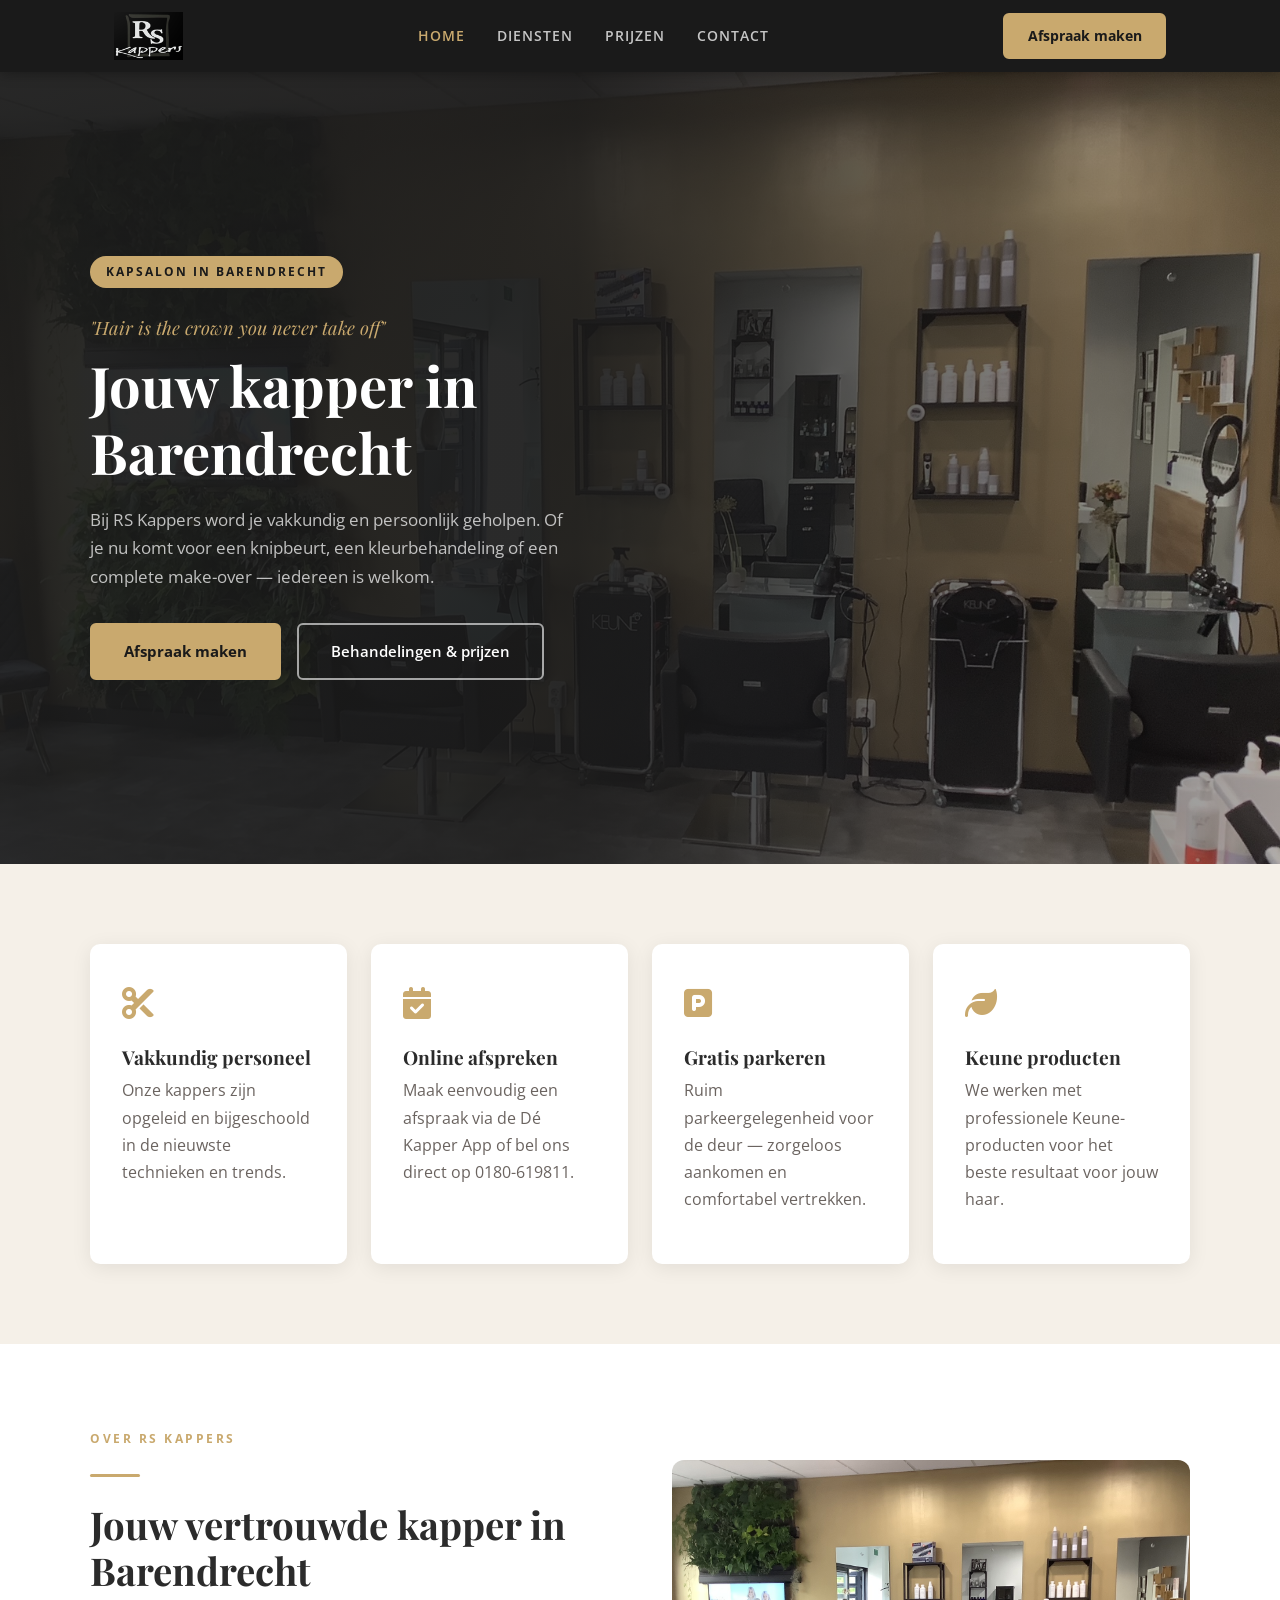
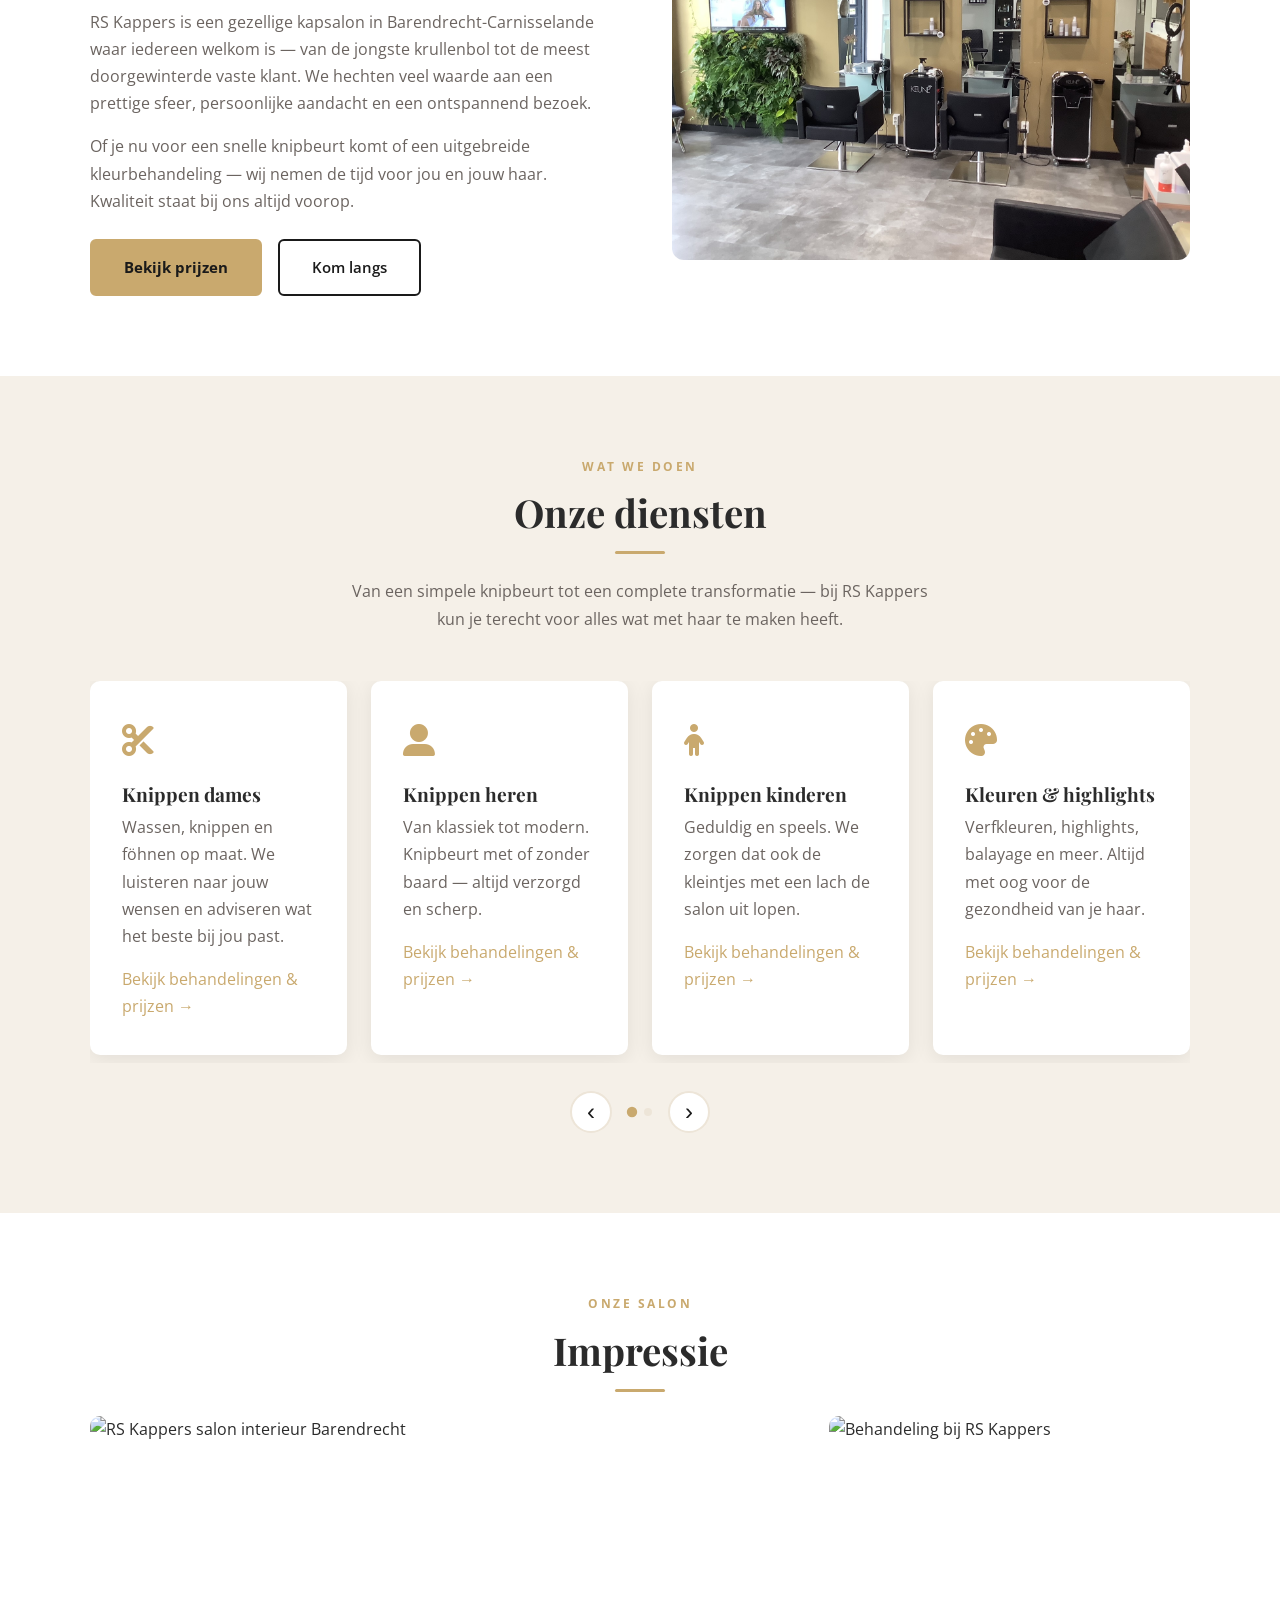
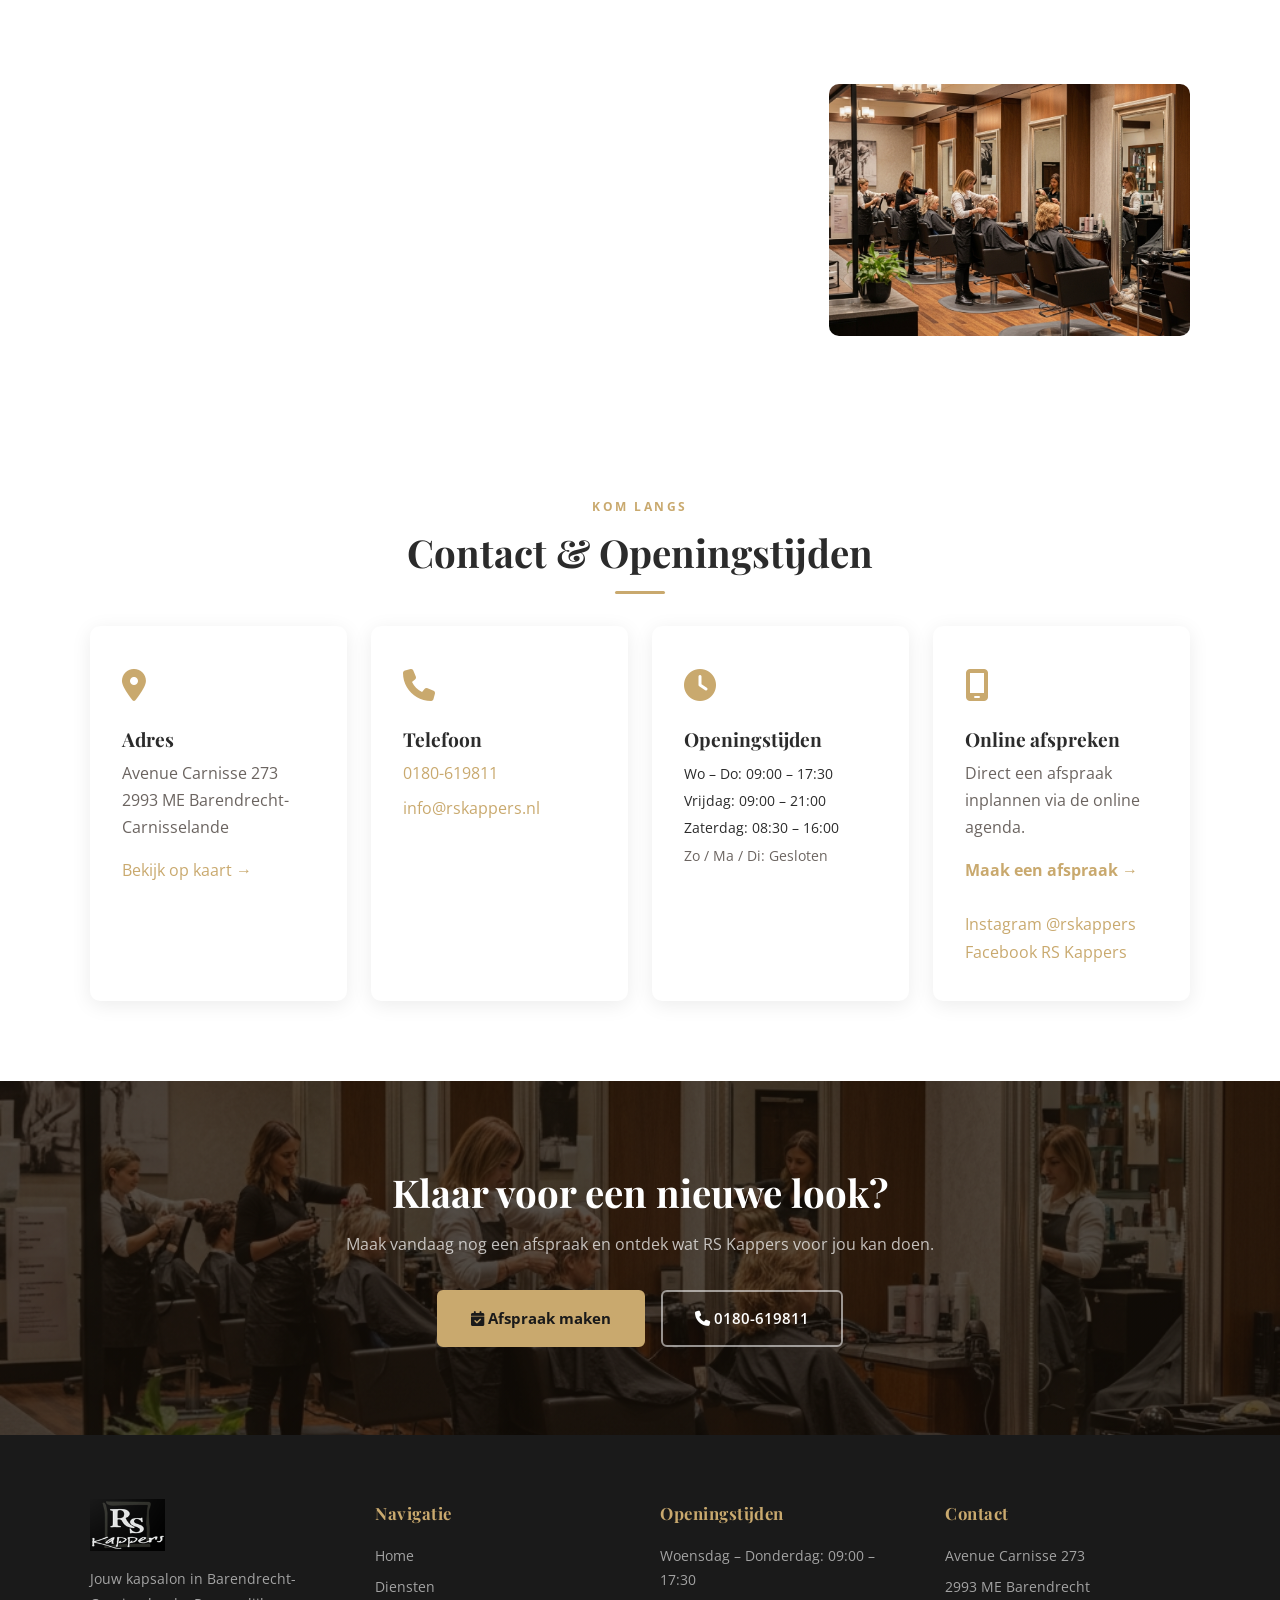
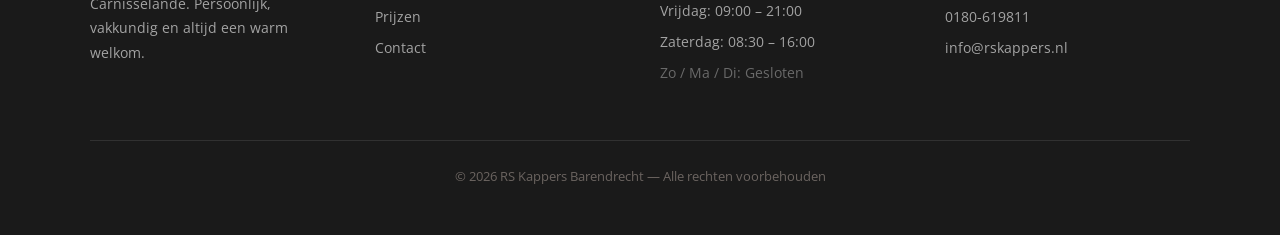
==== commit c1916d66: "Mobiel: hamburger menu, hero buttons verborgen, impressie sectie - Hamburger menu toegevoegd voor mo" ====
--- a/index.html
+++ b/index.html
@@ -22,7 +22,7 @@
         <img src="logo.png" alt="RS Kappers logo" />
       </a>
       <nav aria-label="Hoofdnavigatie">
-        <ul class="nav-links">
+        <ul class="nav-links" id="navLinks">
           <li><a href="index.html" class="actief">Home</a></li>
           <li><a href="#diensten">Diensten</a></li>
           <li><a href="prijzen.html">Prijzen</a></li>
@@ -30,8 +30,28 @@
         </ul>
       </nav>
       <a href="https://widget.salonhub.nl/a/d.html?client=rskappers&salon=barendrecht&command=create" target="_blank" rel="noopener" class="btn btn-primary" style="font-size:.85rem;padding:.6rem 1.4rem;">Afspraak maken</a>
+      <button class="hamburger" id="hamburger" aria-label="Menu openen" aria-expanded="false">
+        <span></span><span></span><span></span>
+      </button>
     </div>
   </header>
+
+  <script>
+    (function () {
+      const btn = document.getElementById('hamburger');
+      const nav = document.getElementById('navLinks');
+      btn.addEventListener('click', function () {
+        const open = nav.classList.toggle('open');
+        btn.classList.toggle('open', open);
+        btn.setAttribute('aria-expanded', open);
+      });
+      nav.querySelectorAll('a').forEach(a => a.addEventListener('click', () => {
+        nav.classList.remove('open');
+        btn.classList.remove('open');
+        btn.setAttribute('aria-expanded', false);
+      }));
+    })();
+  </script>
 
   <!-- ═══════════ HERO ═══════════ -->
   <section class="hero">
@@ -192,6 +212,26 @@
     })();
   </script>
 
+  <!-- ═══════════ IMPRESSIE ═══════════ -->
+  <section class="sectie">
+    <div class="container">
+      <span class="sectie-label" style="display:block;text-align:center;">Onze salon</span>
+      <h2 class="sectie-titel">Impressie</h2>
+      <div class="divider"></div>
+      <div class="impressie-grid">
+        <div class="impressie-foto groot">
+          <img src="rskappers4.jpg" alt="RS Kappers salon interieur Barendrecht" />
+        </div>
+        <div class="impressie-foto">
+          <img src="47182085_475071423020222_1668152784028233706_n.jpg" alt="Behandeling bij RS Kappers" />
+        </div>
+        <div class="impressie-foto">
+          <img src="cta-salon.jpg" alt="Sfeer bij RS Kappers" />
+        </div>
+      </div>
+    </div>
+  </section>
+
   <!-- ═══════════ CONTACT ═══════════ -->
   <section class="sectie" id="contact">
     <div class="container">
--- a/style.css
+++ b/style.css
@@ -507,15 +507,87 @@
   transform: scale(1.3);
 }
 
+/* ── Hamburger ──────────────────────────────── */
+.hamburger {
+  display: none;
+  flex-direction: column;
+  gap: 5px;
+  background: none;
+  border: none;
+  cursor: pointer;
+  padding: .4rem;
+  z-index: 110;
+}
+.hamburger span {
+  display: block;
+  width: 24px;
+  height: 2px;
+  background: #fff;
+  border-radius: 2px;
+  transition: transform .3s, opacity .3s;
+}
+.hamburger.open span:nth-child(1) { transform: translateY(7px) rotate(45deg); }
+.hamburger.open span:nth-child(2) { opacity: 0; }
+.hamburger.open span:nth-child(3) { transform: translateY(-7px) rotate(-45deg); }
+
+/* ── Impressie grid ─────────────────────────── */
+.impressie-grid {
+  display: grid;
+  grid-template-columns: 2fr 1fr;
+  grid-template-rows: 1fr 1fr;
+  gap: 1rem;
+  height: 520px;
+}
+.impressie-foto {
+  overflow: hidden;
+  border-radius: 10px;
+}
+.impressie-foto img {
+  width: 100%;
+  height: 100%;
+  object-fit: cover;
+  display: block;
+  transition: transform .45s ease;
+}
+.impressie-foto:hover img { transform: scale(1.04); }
+.impressie-foto.groot { grid-row: span 2; }
+
 /* ── Responsive ────────────────────────────── */
 @media (max-width: 768px) {
-  .nav-links { display: none; }
+  .hamburger { display: flex; }
+
+  .nav-links {
+    display: none;
+    position: fixed;
+    inset: 72px 0 0 0;
+    background: var(--kleur-donker);
+    flex-direction: column;
+    align-items: center;
+    justify-content: center;
+    gap: 2.5rem;
+    z-index: 100;
+  }
+  .nav-links.open { display: flex; }
+  .nav-links a { font-size: 1.15rem; }
+
+  .nav-inner .btn {
+    font-size: .72rem !important;
+    padding: .45rem .9rem !important;
+  }
+
   .hero { min-height: 72vh; }
-  .hero-knoppen { flex-direction: column; align-items: flex-start; }
+  .hero-knoppen { display: none; }
   .sectie { padding: 3.5rem 1.25rem; }
   .footer-inner { grid-template-columns: 1fr 1fr; }
   .over-grid { grid-template-columns: 1fr !important; }
   .over-foto { display: none !important; }
+
+  .impressie-grid {
+    grid-template-columns: 1fr;
+    grid-template-rows: 240px 180px 180px;
+    height: auto;
+  }
+  .impressie-foto.groot { grid-row: span 1; }
 }
 
 @media (max-width: 480px) {
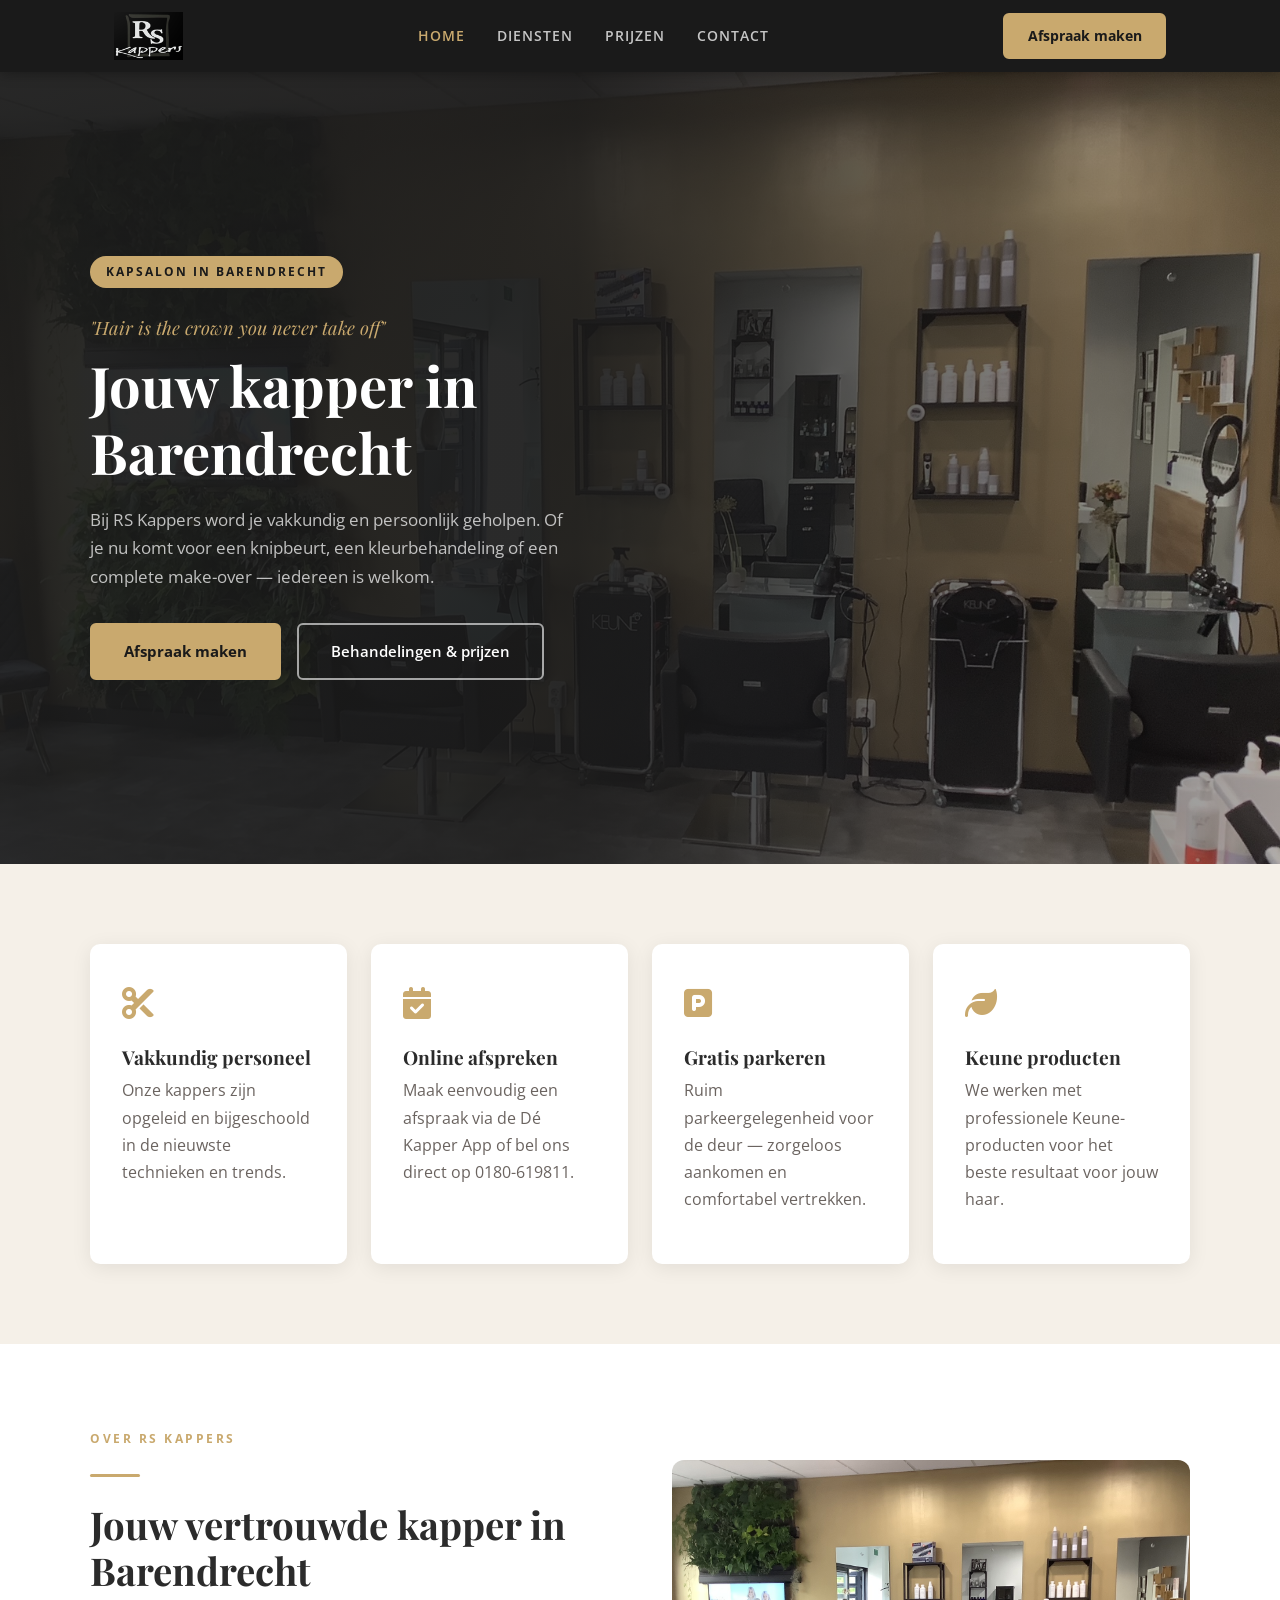
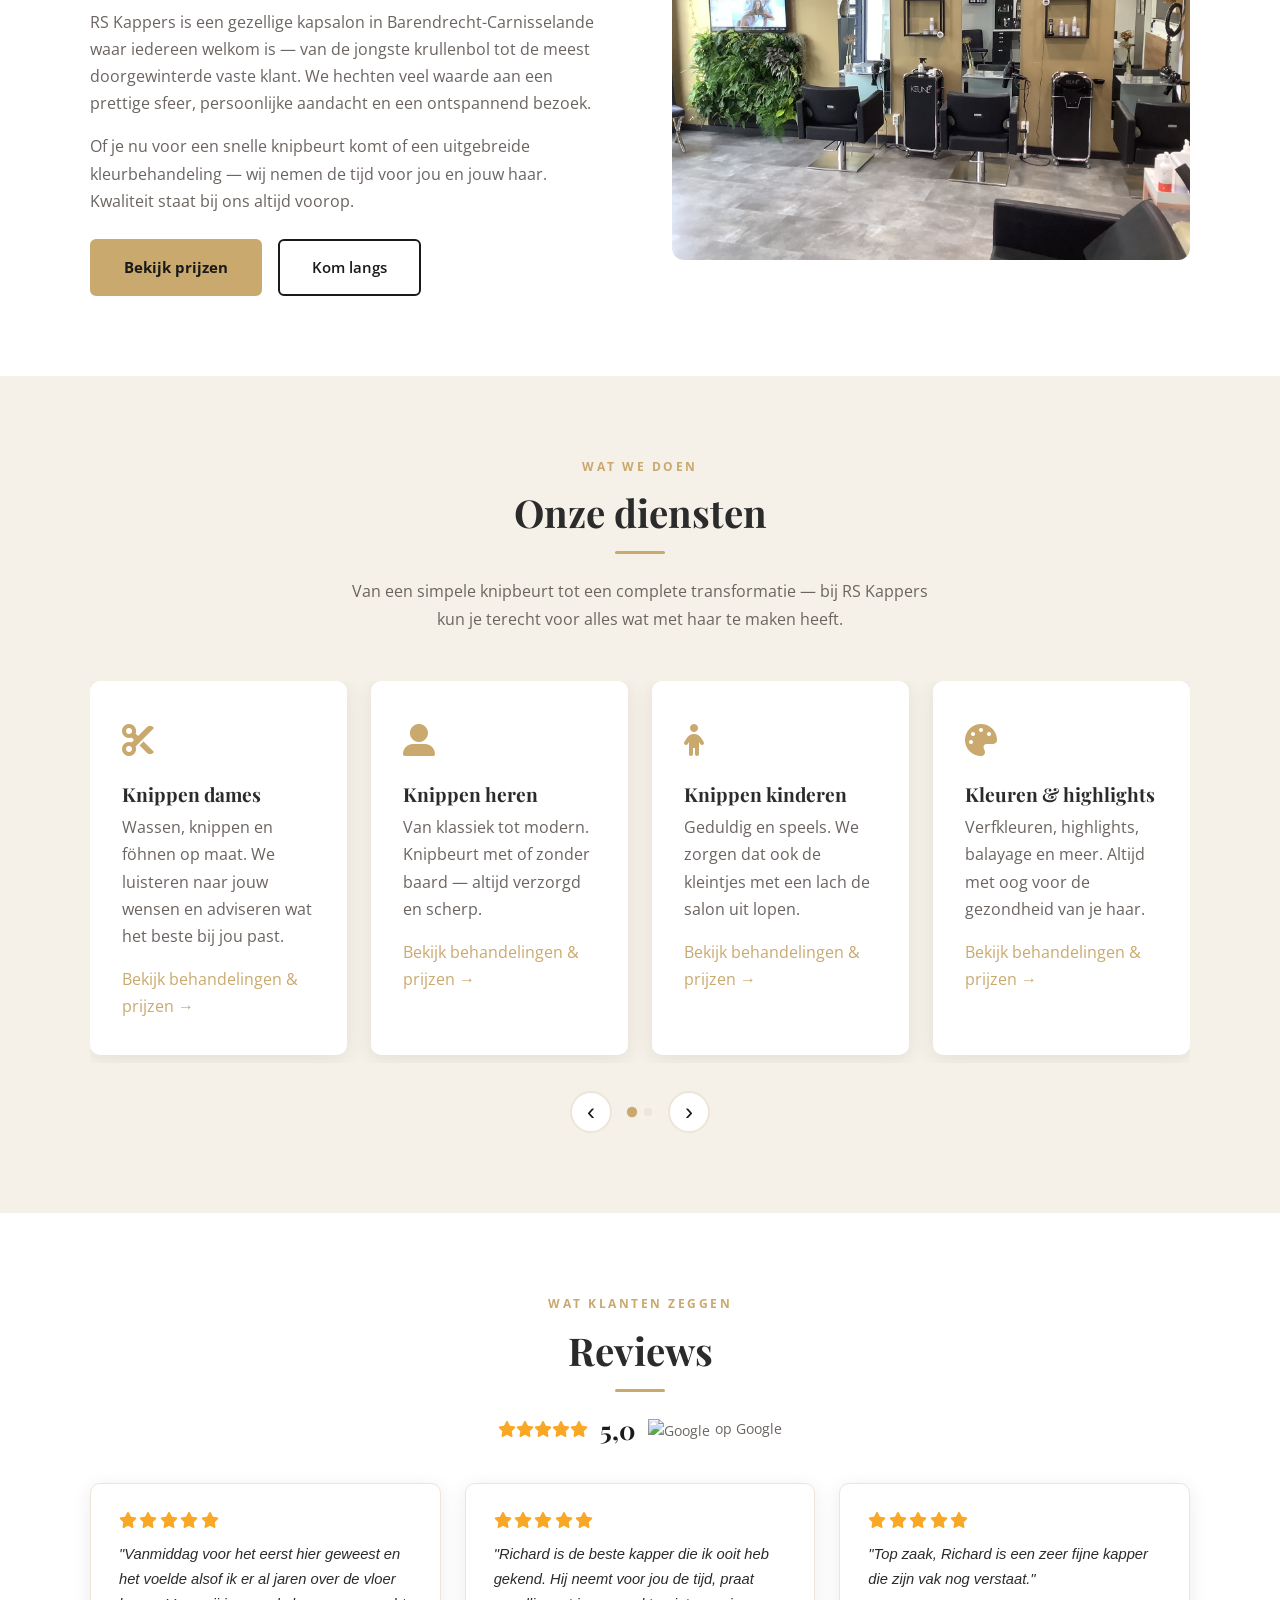
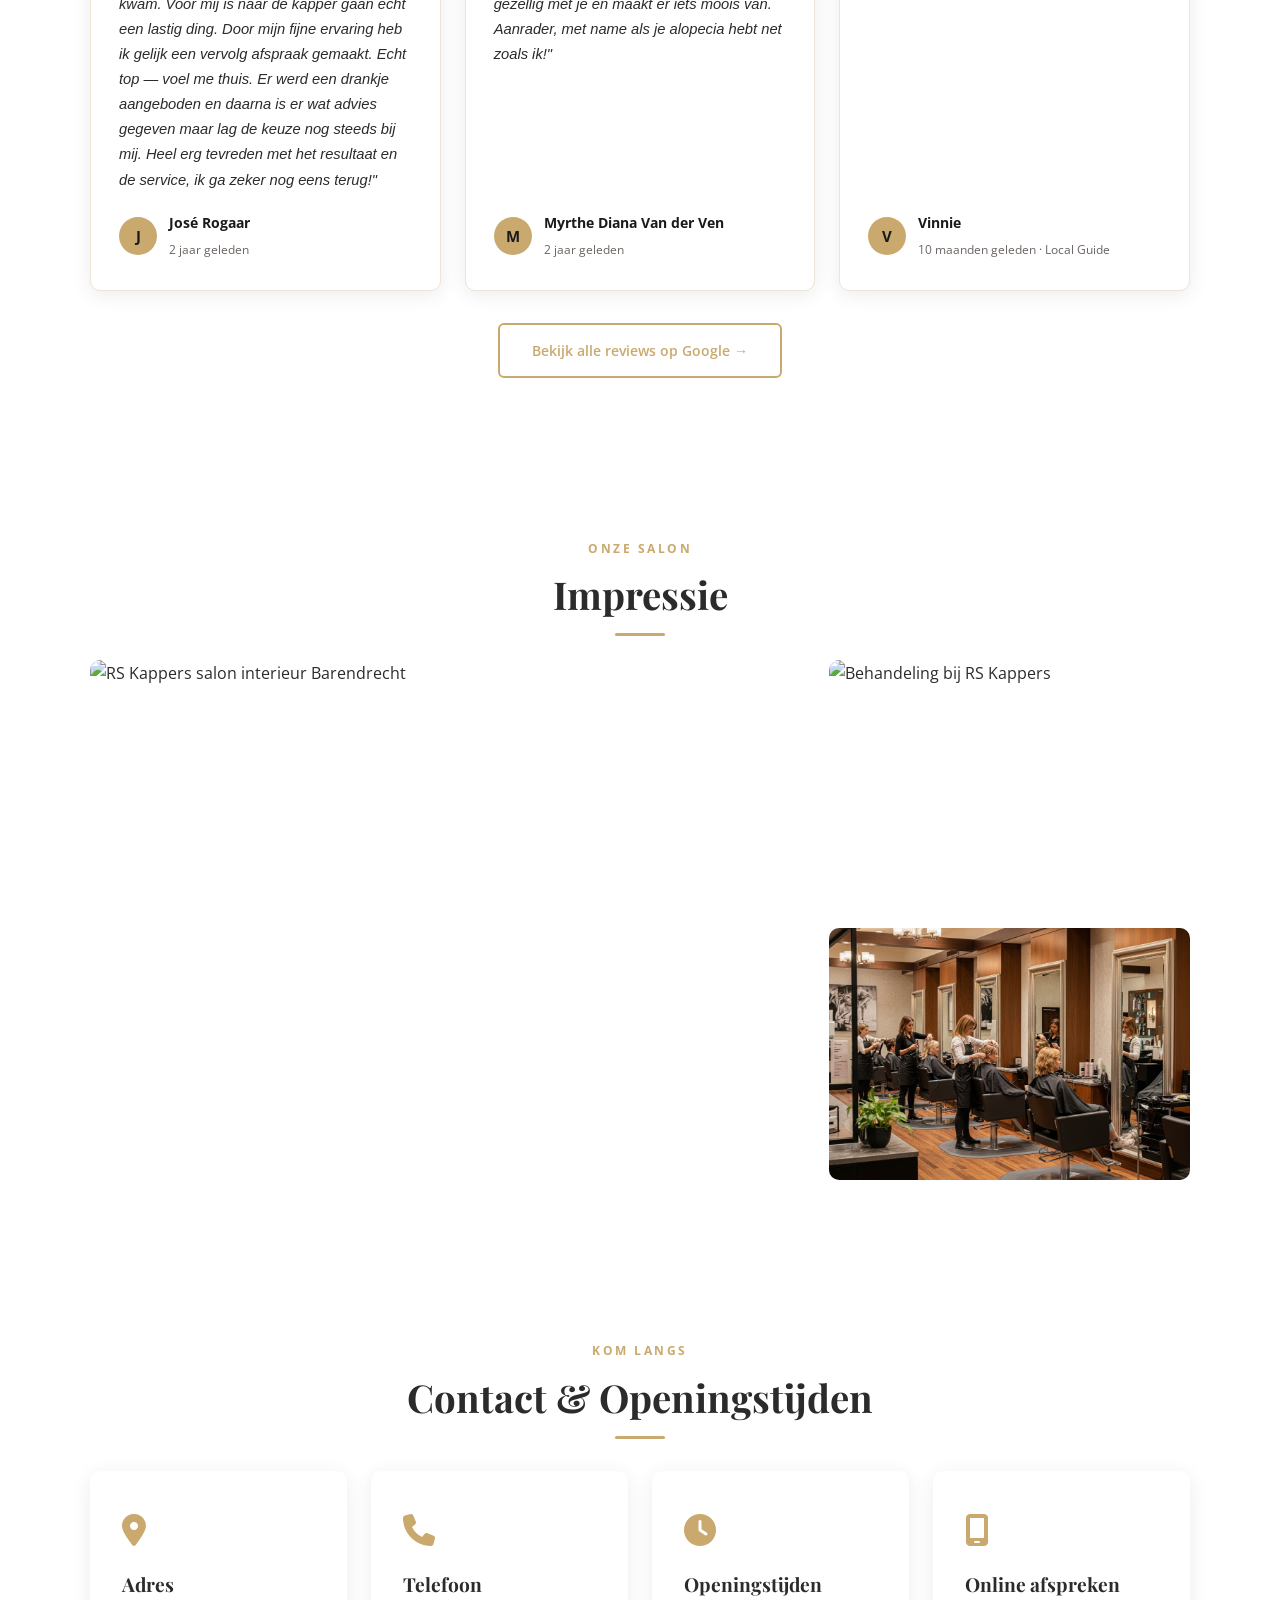
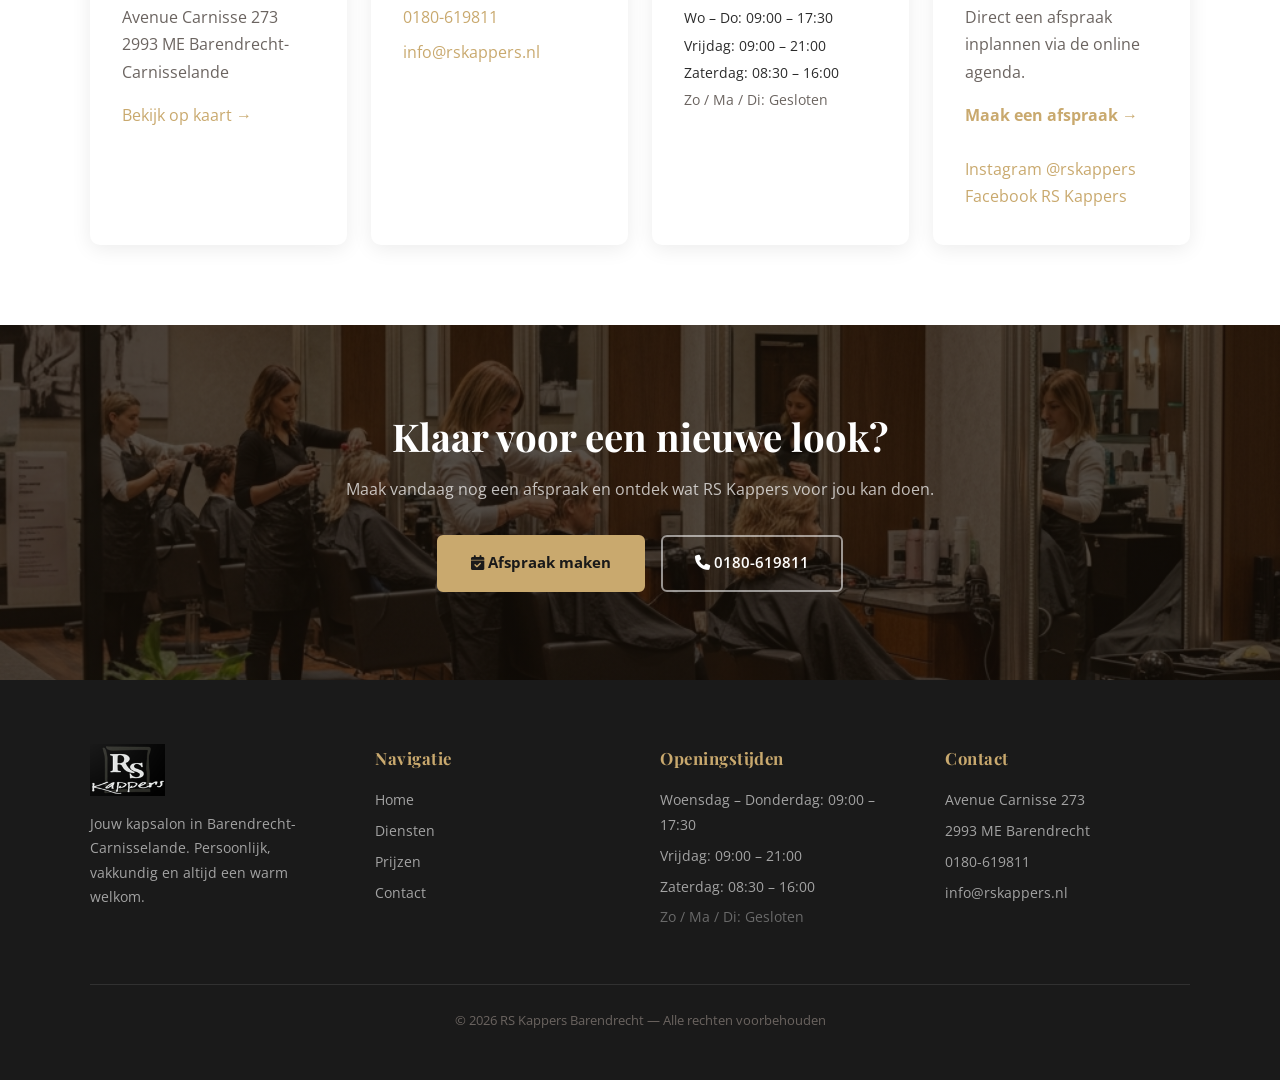
==== commit 7e634157: "Reviews sectie toegevoegd op homepage - 3 Google reviews van José Rogaar, Myrthe Diana Van der Ven e" ====
--- a/index.html
+++ b/index.html
@@ -212,6 +212,73 @@
     })();
   </script>
 
+  <!-- ═══════════ REVIEWS ═══════════ -->
+  <section class="sectie">
+    <div class="container">
+      <span class="sectie-label" style="display:block;text-align:center;">Wat klanten zeggen</span>
+      <h2 class="sectie-titel">Reviews</h2>
+      <div class="divider"></div>
+
+      <div class="reviews-score">
+        <div class="reviews-sterren">
+          <i class="fa-solid fa-star"></i><i class="fa-solid fa-star"></i><i class="fa-solid fa-star"></i><i class="fa-solid fa-star"></i><i class="fa-solid fa-star"></i>
+        </div>
+        <span class="reviews-getal">5,0</span>
+        <span class="reviews-bron"><img src="https://www.google.com/favicon.ico" alt="Google" width="16" height="16" style="vertical-align:middle;margin-right:.3rem;">op Google</span>
+      </div>
+
+      <div class="reviews-grid">
+
+        <div class="review-kaart">
+          <div class="review-sterren">
+            <i class="fa-solid fa-star"></i><i class="fa-solid fa-star"></i><i class="fa-solid fa-star"></i><i class="fa-solid fa-star"></i><i class="fa-solid fa-star"></i>
+          </div>
+          <p class="review-tekst">"Vanmiddag voor het eerst hier geweest en het voelde alsof ik er al jaren over de vloer kwam. Voor mij is naar de kapper gaan echt een lastig ding. Door mijn fijne ervaring heb ik gelijk een vervolg afspraak gemaakt. Echt top — voel me thuis. Er werd een drankje aangeboden en daarna is er wat advies gegeven maar lag de keuze nog steeds bij mij. Heel erg tevreden met het resultaat en de service, ik ga zeker nog eens terug!"</p>
+          <div class="review-auteur">
+            <div class="review-avatar">J</div>
+            <div>
+              <strong>José Rogaar</strong>
+              <span>2 jaar geleden</span>
+            </div>
+          </div>
+        </div>
+
+        <div class="review-kaart">
+          <div class="review-sterren">
+            <i class="fa-solid fa-star"></i><i class="fa-solid fa-star"></i><i class="fa-solid fa-star"></i><i class="fa-solid fa-star"></i><i class="fa-solid fa-star"></i>
+          </div>
+          <p class="review-tekst">"Richard is de beste kapper die ik ooit heb gekend. Hij neemt voor jou de tijd, praat gezellig met je en maakt er iets moois van. Aanrader, met name als je alopecia hebt net zoals ik!"</p>
+          <div class="review-auteur">
+            <div class="review-avatar">M</div>
+            <div>
+              <strong>Myrthe Diana Van der Ven</strong>
+              <span>2 jaar geleden</span>
+            </div>
+          </div>
+        </div>
+
+        <div class="review-kaart">
+          <div class="review-sterren">
+            <i class="fa-solid fa-star"></i><i class="fa-solid fa-star"></i><i class="fa-solid fa-star"></i><i class="fa-solid fa-star"></i><i class="fa-solid fa-star"></i>
+          </div>
+          <p class="review-tekst">"Top zaak, Richard is een zeer fijne kapper die zijn vak nog verstaat."</p>
+          <div class="review-auteur">
+            <div class="review-avatar">V</div>
+            <div>
+              <strong>Vinnie</strong>
+              <span>10 maanden geleden · Local Guide</span>
+            </div>
+          </div>
+        </div>
+
+      </div>
+
+      <div style="text-align:center;margin-top:2rem;">
+        <a href="https://www.google.com/maps/place/R.S.+Kappers+B.V." target="_blank" rel="noopener" class="btn" style="border:2px solid var(--kleur-accent);color:var(--kleur-accent);font-size:.88rem;">Bekijk alle reviews op Google →</a>
+      </div>
+    </div>
+  </section>
+
   <!-- ═══════════ IMPRESSIE ═══════════ -->
   <section class="sectie">
     <div class="container">
--- a/style.css
+++ b/style.css
@@ -507,6 +507,91 @@
   transform: scale(1.3);
 }
 
+/* ── Reviews ────────────────────────────────── */
+.reviews-score {
+  display: flex;
+  align-items: center;
+  justify-content: center;
+  gap: .75rem;
+  margin-bottom: 2.5rem;
+}
+.reviews-sterren i, .review-sterren i {
+  color: #f9a825;
+  font-size: 1rem;
+}
+.reviews-getal {
+  font-family: var(--font-hoofd);
+  font-size: 1.6rem;
+  font-weight: 700;
+  color: var(--kleur-donker);
+  line-height: 1;
+}
+.reviews-bron {
+  font-size: .85rem;
+  color: var(--kleur-subtekst);
+}
+
+.reviews-grid {
+  display: grid;
+  grid-template-columns: repeat(3, 1fr);
+  gap: 1.5rem;
+}
+
+.review-kaart {
+  background: var(--kleur-wit);
+  border: 1px solid var(--kleur-beige2);
+  border-radius: 10px;
+  padding: 1.75rem;
+  box-shadow: var(--schaduw);
+  display: flex;
+  flex-direction: column;
+  gap: .9rem;
+}
+
+.review-sterren { display: flex; gap: .15rem; }
+
+.review-tekst {
+  font-size: .92rem;
+  color: var(--kleur-tekst);
+  line-height: 1.7;
+  flex: 1;
+  font-style: italic;
+  margin: 0;
+}
+
+.review-auteur {
+  display: flex;
+  align-items: center;
+  gap: .75rem;
+  margin-top: .25rem;
+}
+.review-avatar {
+  width: 38px;
+  height: 38px;
+  border-radius: 50%;
+  background: var(--kleur-accent);
+  color: var(--kleur-donker);
+  font-weight: 700;
+  font-size: .95rem;
+  display: flex;
+  align-items: center;
+  justify-content: center;
+  flex-shrink: 0;
+}
+.review-auteur strong {
+  display: block;
+  font-size: .88rem;
+  color: var(--kleur-donker);
+}
+.review-auteur span {
+  font-size: .78rem;
+  color: var(--kleur-subtekst);
+}
+
+@media (max-width: 768px) {
+  .reviews-grid { grid-template-columns: 1fr; }
+}
+
 /* ── Hamburger ──────────────────────────────── */
 .hamburger {
   display: none;
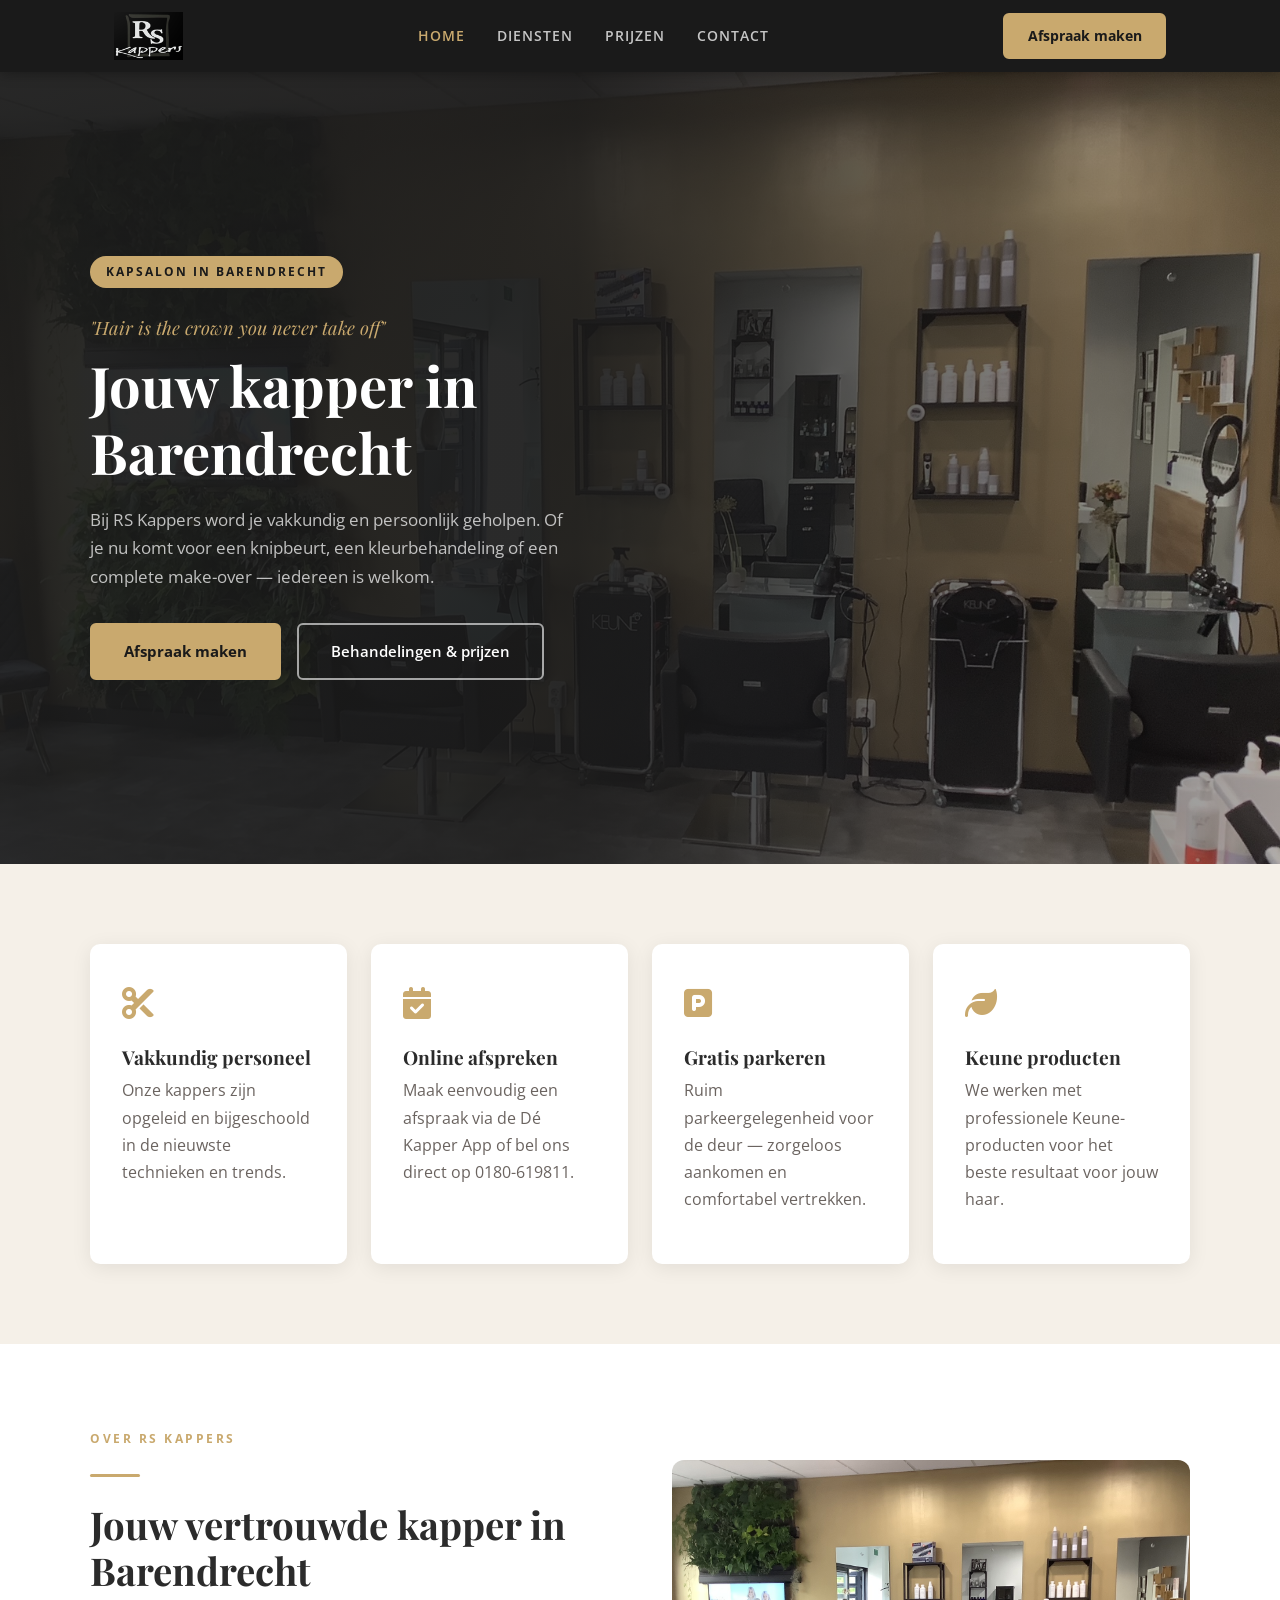
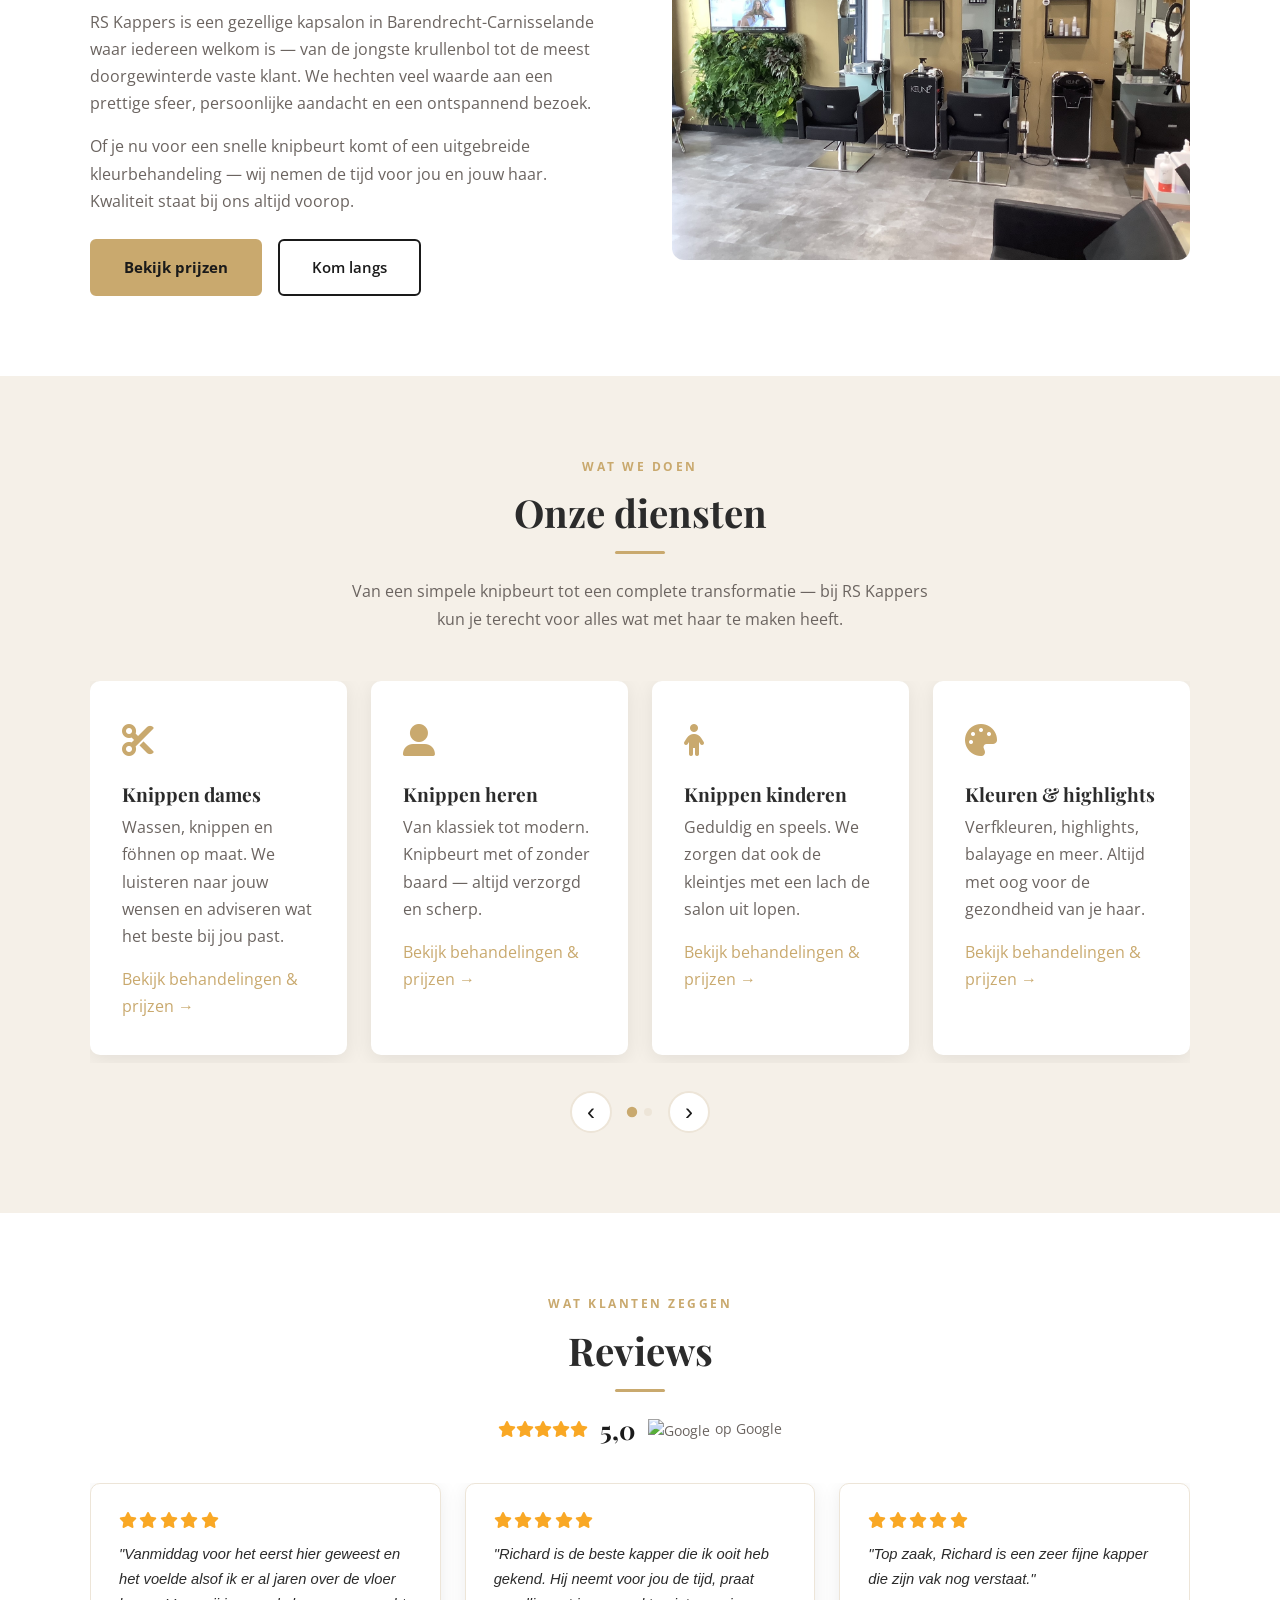
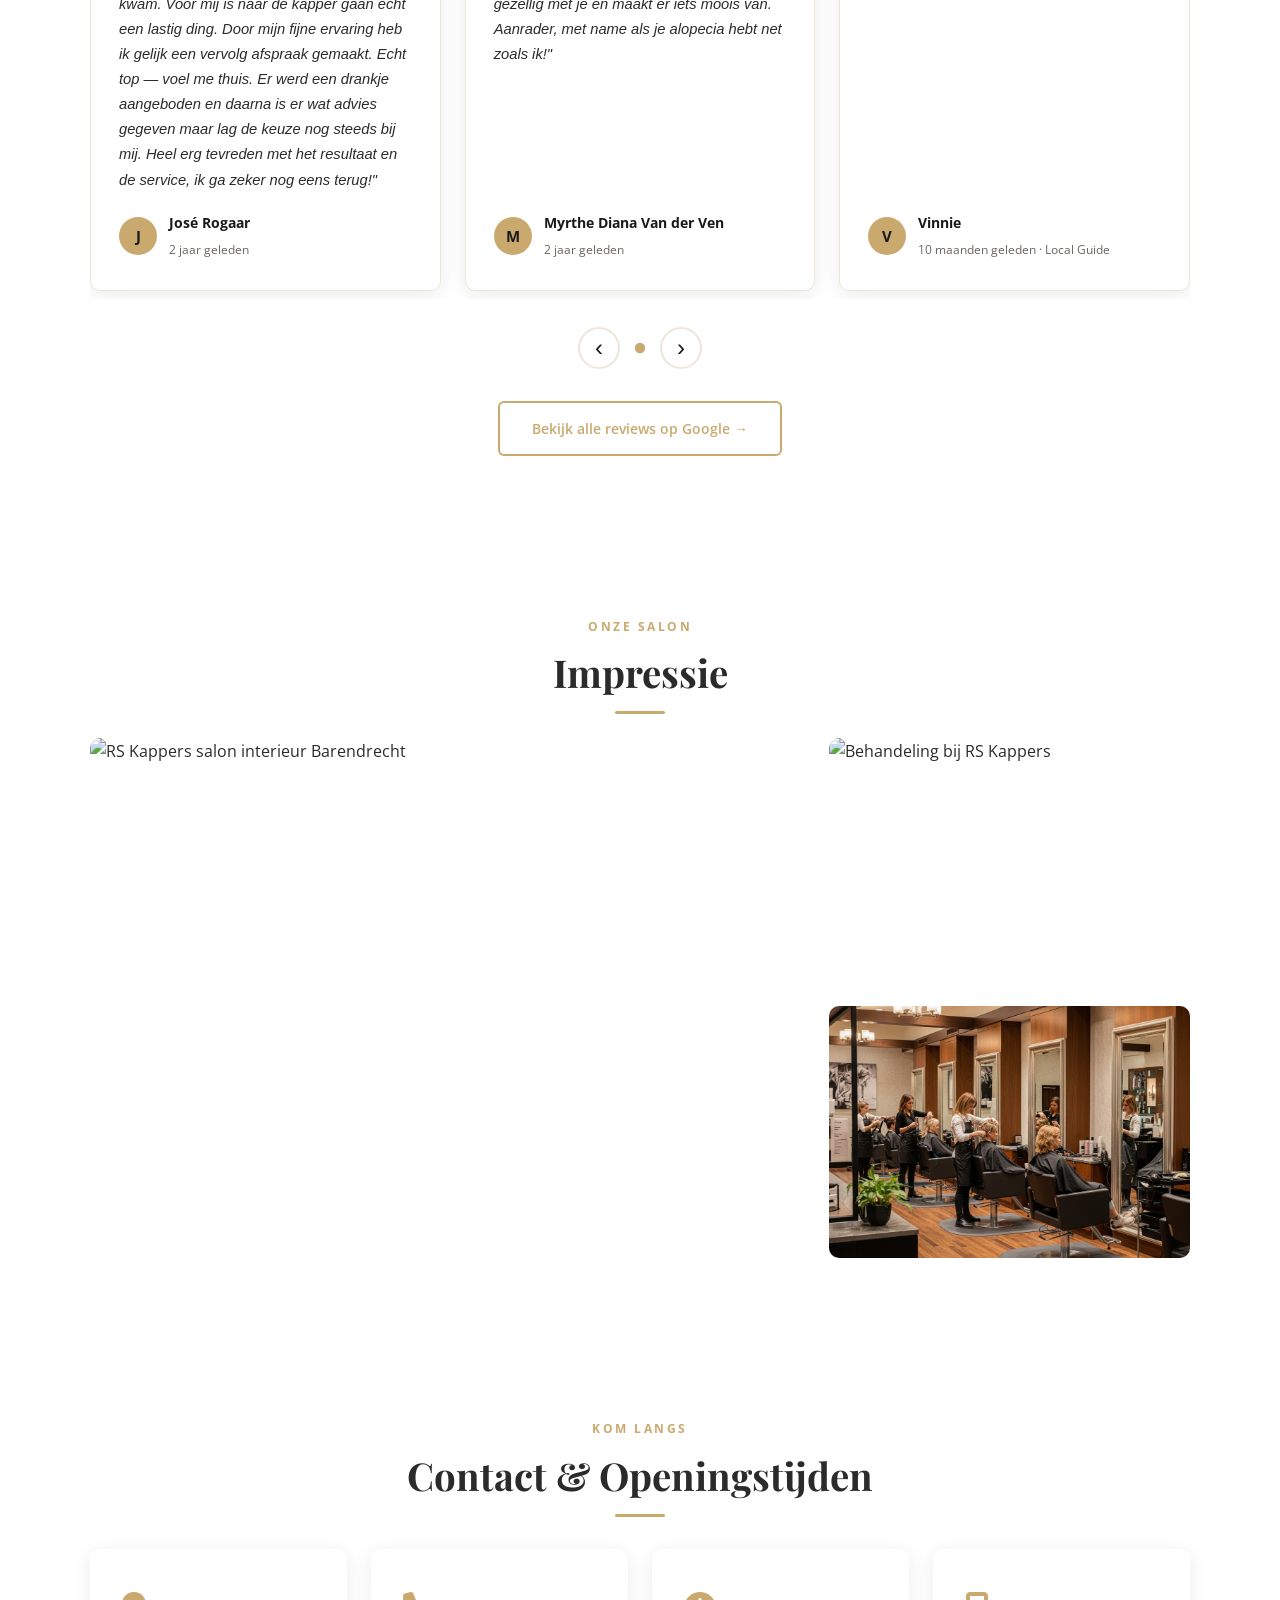
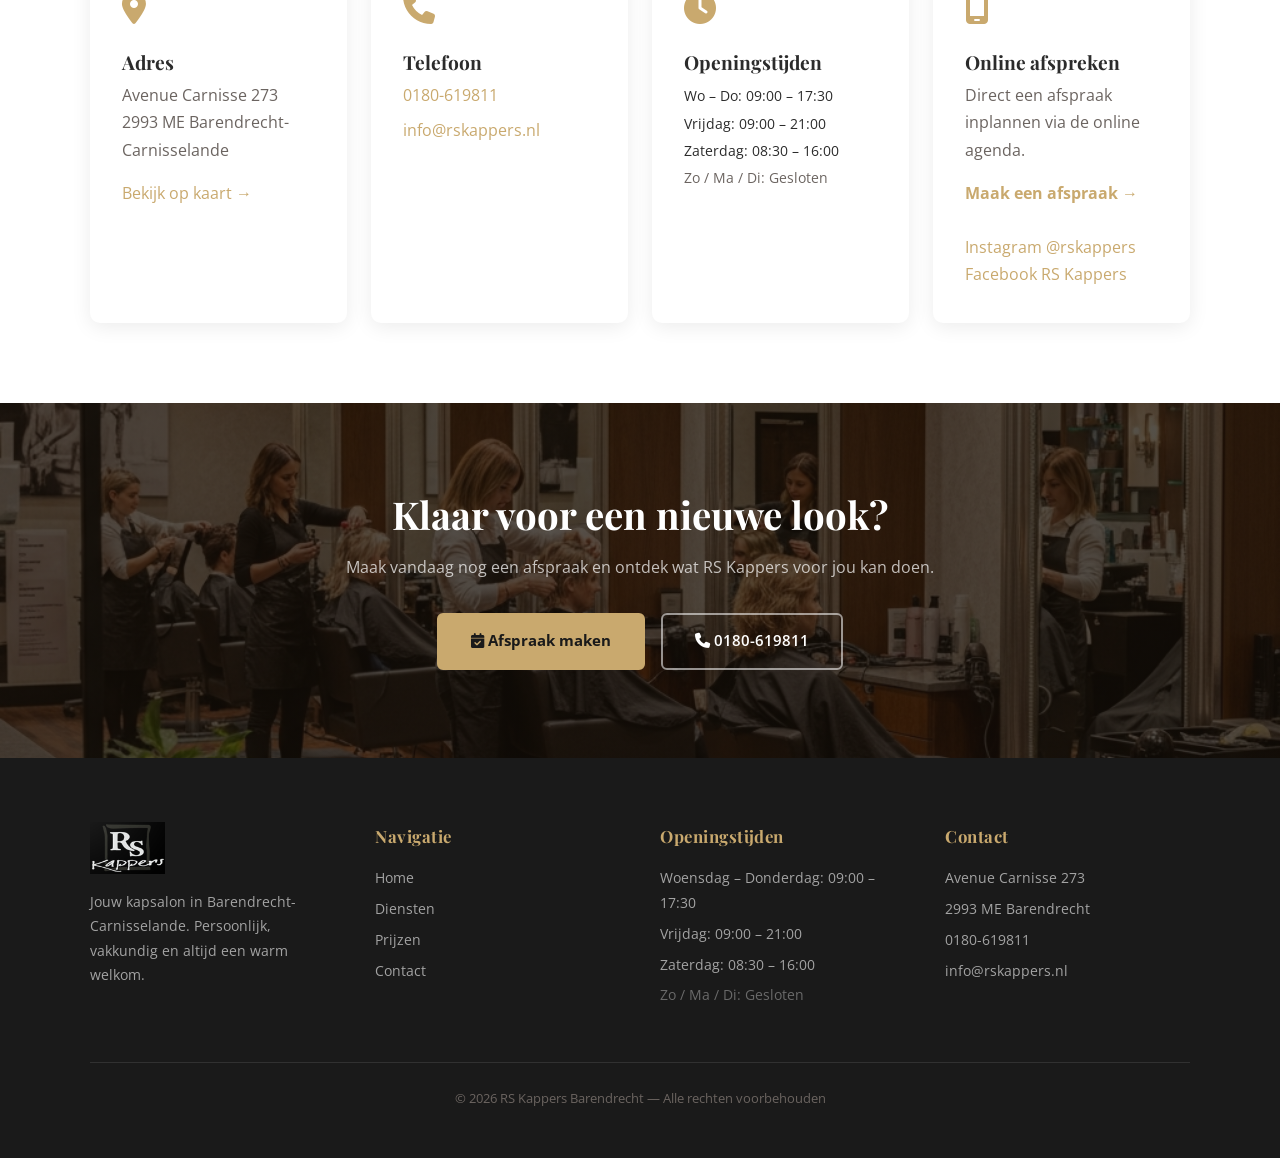
==== commit 2897cc89: "Reviews omgebouwd naar carrousel slider Co-Authored-By: Claude Sonnet 4.6 <noreply@anthropic.com>" ====
--- a/index.html
+++ b/index.html
@@ -227,51 +227,94 @@
         <span class="reviews-bron"><img src="https://www.google.com/favicon.ico" alt="Google" width="16" height="16" style="vertical-align:middle;margin-right:.3rem;">op Google</span>
       </div>
 
-      <div class="reviews-grid">
-
-        <div class="review-kaart">
-          <div class="review-sterren">
-            <i class="fa-solid fa-star"></i><i class="fa-solid fa-star"></i><i class="fa-solid fa-star"></i><i class="fa-solid fa-star"></i><i class="fa-solid fa-star"></i>
-          </div>
-          <p class="review-tekst">"Vanmiddag voor het eerst hier geweest en het voelde alsof ik er al jaren over de vloer kwam. Voor mij is naar de kapper gaan echt een lastig ding. Door mijn fijne ervaring heb ik gelijk een vervolg afspraak gemaakt. Echt top — voel me thuis. Er werd een drankje aangeboden en daarna is er wat advies gegeven maar lag de keuze nog steeds bij mij. Heel erg tevreden met het resultaat en de service, ik ga zeker nog eens terug!"</p>
-          <div class="review-auteur">
-            <div class="review-avatar">J</div>
-            <div>
-              <strong>José Rogaar</strong>
-              <span>2 jaar geleden</span>
-            </div>
-          </div>
-        </div>
-
-        <div class="review-kaart">
-          <div class="review-sterren">
-            <i class="fa-solid fa-star"></i><i class="fa-solid fa-star"></i><i class="fa-solid fa-star"></i><i class="fa-solid fa-star"></i><i class="fa-solid fa-star"></i>
-          </div>
-          <p class="review-tekst">"Richard is de beste kapper die ik ooit heb gekend. Hij neemt voor jou de tijd, praat gezellig met je en maakt er iets moois van. Aanrader, met name als je alopecia hebt net zoals ik!"</p>
-          <div class="review-auteur">
-            <div class="review-avatar">M</div>
-            <div>
-              <strong>Myrthe Diana Van der Ven</strong>
-              <span>2 jaar geleden</span>
-            </div>
-          </div>
-        </div>
-
-        <div class="review-kaart">
-          <div class="review-sterren">
-            <i class="fa-solid fa-star"></i><i class="fa-solid fa-star"></i><i class="fa-solid fa-star"></i><i class="fa-solid fa-star"></i><i class="fa-solid fa-star"></i>
-          </div>
-          <p class="review-tekst">"Top zaak, Richard is een zeer fijne kapper die zijn vak nog verstaat."</p>
-          <div class="review-auteur">
-            <div class="review-avatar">V</div>
-            <div>
-              <strong>Vinnie</strong>
-              <span>10 maanden geleden · Local Guide</span>
-            </div>
-          </div>
-        </div>
-
-      </div>
+      <div class="carr-outer">
+        <div class="carr-track" id="reviewsTrack">
+
+          <div class="review-kaart">
+            <div class="review-sterren">
+              <i class="fa-solid fa-star"></i><i class="fa-solid fa-star"></i><i class="fa-solid fa-star"></i><i class="fa-solid fa-star"></i><i class="fa-solid fa-star"></i>
+            </div>
+            <p class="review-tekst">"Vanmiddag voor het eerst hier geweest en het voelde alsof ik er al jaren over de vloer kwam. Voor mij is naar de kapper gaan echt een lastig ding. Door mijn fijne ervaring heb ik gelijk een vervolg afspraak gemaakt. Echt top — voel me thuis. Er werd een drankje aangeboden en daarna is er wat advies gegeven maar lag de keuze nog steeds bij mij. Heel erg tevreden met het resultaat en de service, ik ga zeker nog eens terug!"</p>
+            <div class="review-auteur">
+              <div class="review-avatar">J</div>
+              <div>
+                <strong>José Rogaar</strong>
+                <span>2 jaar geleden</span>
+              </div>
+            </div>
+          </div>
+
+          <div class="review-kaart">
+            <div class="review-sterren">
+              <i class="fa-solid fa-star"></i><i class="fa-solid fa-star"></i><i class="fa-solid fa-star"></i><i class="fa-solid fa-star"></i><i class="fa-solid fa-star"></i>
+            </div>
+            <p class="review-tekst">"Richard is de beste kapper die ik ooit heb gekend. Hij neemt voor jou de tijd, praat gezellig met je en maakt er iets moois van. Aanrader, met name als je alopecia hebt net zoals ik!"</p>
+            <div class="review-auteur">
+              <div class="review-avatar">M</div>
+              <div>
+                <strong>Myrthe Diana Van der Ven</strong>
+                <span>2 jaar geleden</span>
+              </div>
+            </div>
+          </div>
+
+          <div class="review-kaart">
+            <div class="review-sterren">
+              <i class="fa-solid fa-star"></i><i class="fa-solid fa-star"></i><i class="fa-solid fa-star"></i><i class="fa-solid fa-star"></i><i class="fa-solid fa-star"></i>
+            </div>
+            <p class="review-tekst">"Top zaak, Richard is een zeer fijne kapper die zijn vak nog verstaat."</p>
+            <div class="review-auteur">
+              <div class="review-avatar">V</div>
+              <div>
+                <strong>Vinnie</strong>
+                <span>10 maanden geleden · Local Guide</span>
+              </div>
+            </div>
+          </div>
+
+        </div>
+        <div class="carr-controls">
+          <button class="carr-pijl" id="prevReview" aria-label="Vorige">&#8249;</button>
+          <div class="carr-dots" id="reviewDots"></div>
+          <button class="carr-pijl" id="nextReview" aria-label="Volgende">&#8250;</button>
+        </div>
+      </div>
+
+      <script>
+        (function () {
+          const track = document.getElementById('reviewsTrack');
+          const dotsEl = document.getElementById('reviewDots');
+          const prev = document.getElementById('prevReview');
+          const next = document.getElementById('nextReview');
+          const cards = track.querySelectorAll('.review-kaart');
+
+          function cardW() { return cards[0].offsetWidth + 24; }
+          function visibleCount() { return Math.max(1, Math.round(track.offsetWidth / cardW())); }
+          function totalPages() { return Math.ceil(cards.length / visibleCount()); }
+          function currentPage() { return Math.round(track.scrollLeft / (cardW() * visibleCount())); }
+
+          function buildDots() {
+            dotsEl.innerHTML = '';
+            for (let i = 0; i < totalPages(); i++) {
+              const d = document.createElement('button');
+              d.className = 'carr-dot' + (i === 0 ? ' actief' : '');
+              d.setAttribute('aria-label', 'Pagina ' + (i + 1));
+              d.addEventListener('click', () => track.scrollTo({ left: i * visibleCount() * cardW(), behavior: 'smooth' }));
+              dotsEl.appendChild(d);
+            }
+          }
+
+          function updateDots() {
+            dotsEl.querySelectorAll('.carr-dot').forEach((d, i) => d.classList.toggle('actief', i === currentPage()));
+          }
+
+          prev.addEventListener('click', () => track.scrollBy({ left: -cardW() * visibleCount(), behavior: 'smooth' }));
+          next.addEventListener('click', () => track.scrollBy({ left:  cardW() * visibleCount(), behavior: 'smooth' }));
+          track.addEventListener('scroll', updateDots);
+          window.addEventListener('resize', buildDots);
+          buildDots();
+        })();
+      </script>
 
       <div style="text-align:center;margin-top:2rem;">
         <a href="https://www.google.com/maps/place/R.S.+Kappers+B.V." target="_blank" rel="noopener" class="btn" style="border:2px solid var(--kleur-accent);color:var(--kleur-accent);font-size:.88rem;">Bekijk alle reviews op Google →</a>
--- a/style.css
+++ b/style.css
@@ -531,10 +531,10 @@
   color: var(--kleur-subtekst);
 }
 
-.reviews-grid {
-  display: grid;
-  grid-template-columns: repeat(3, 1fr);
-  gap: 1.5rem;
+.review-kaart {
+  flex: 0 0 calc(33.333% - 1rem);
+  min-width: 260px;
+  scroll-snap-align: start;
 }
 
 .review-kaart {
@@ -588,9 +588,6 @@
   color: var(--kleur-subtekst);
 }
 
-@media (max-width: 768px) {
-  .reviews-grid { grid-template-columns: 1fr; }
-}
 
 /* ── Hamburger ──────────────────────────────── */
 .hamburger {
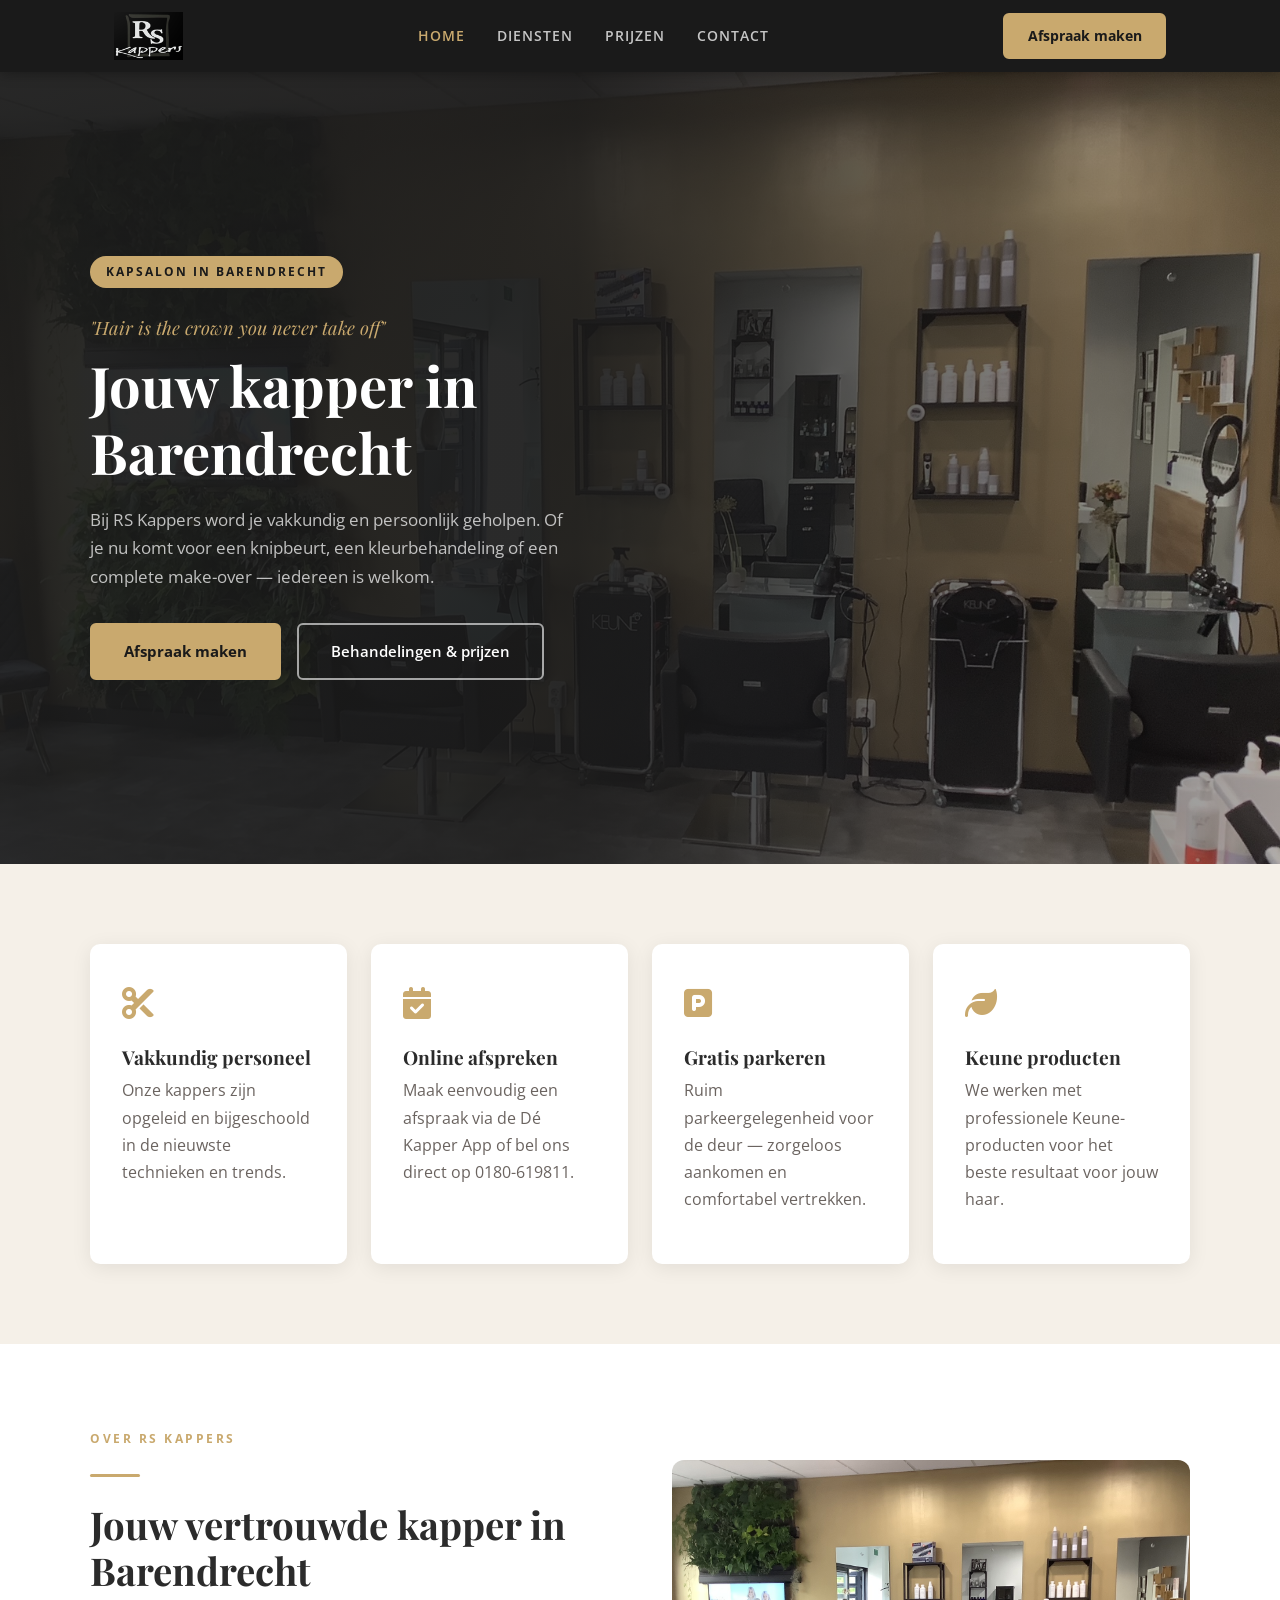
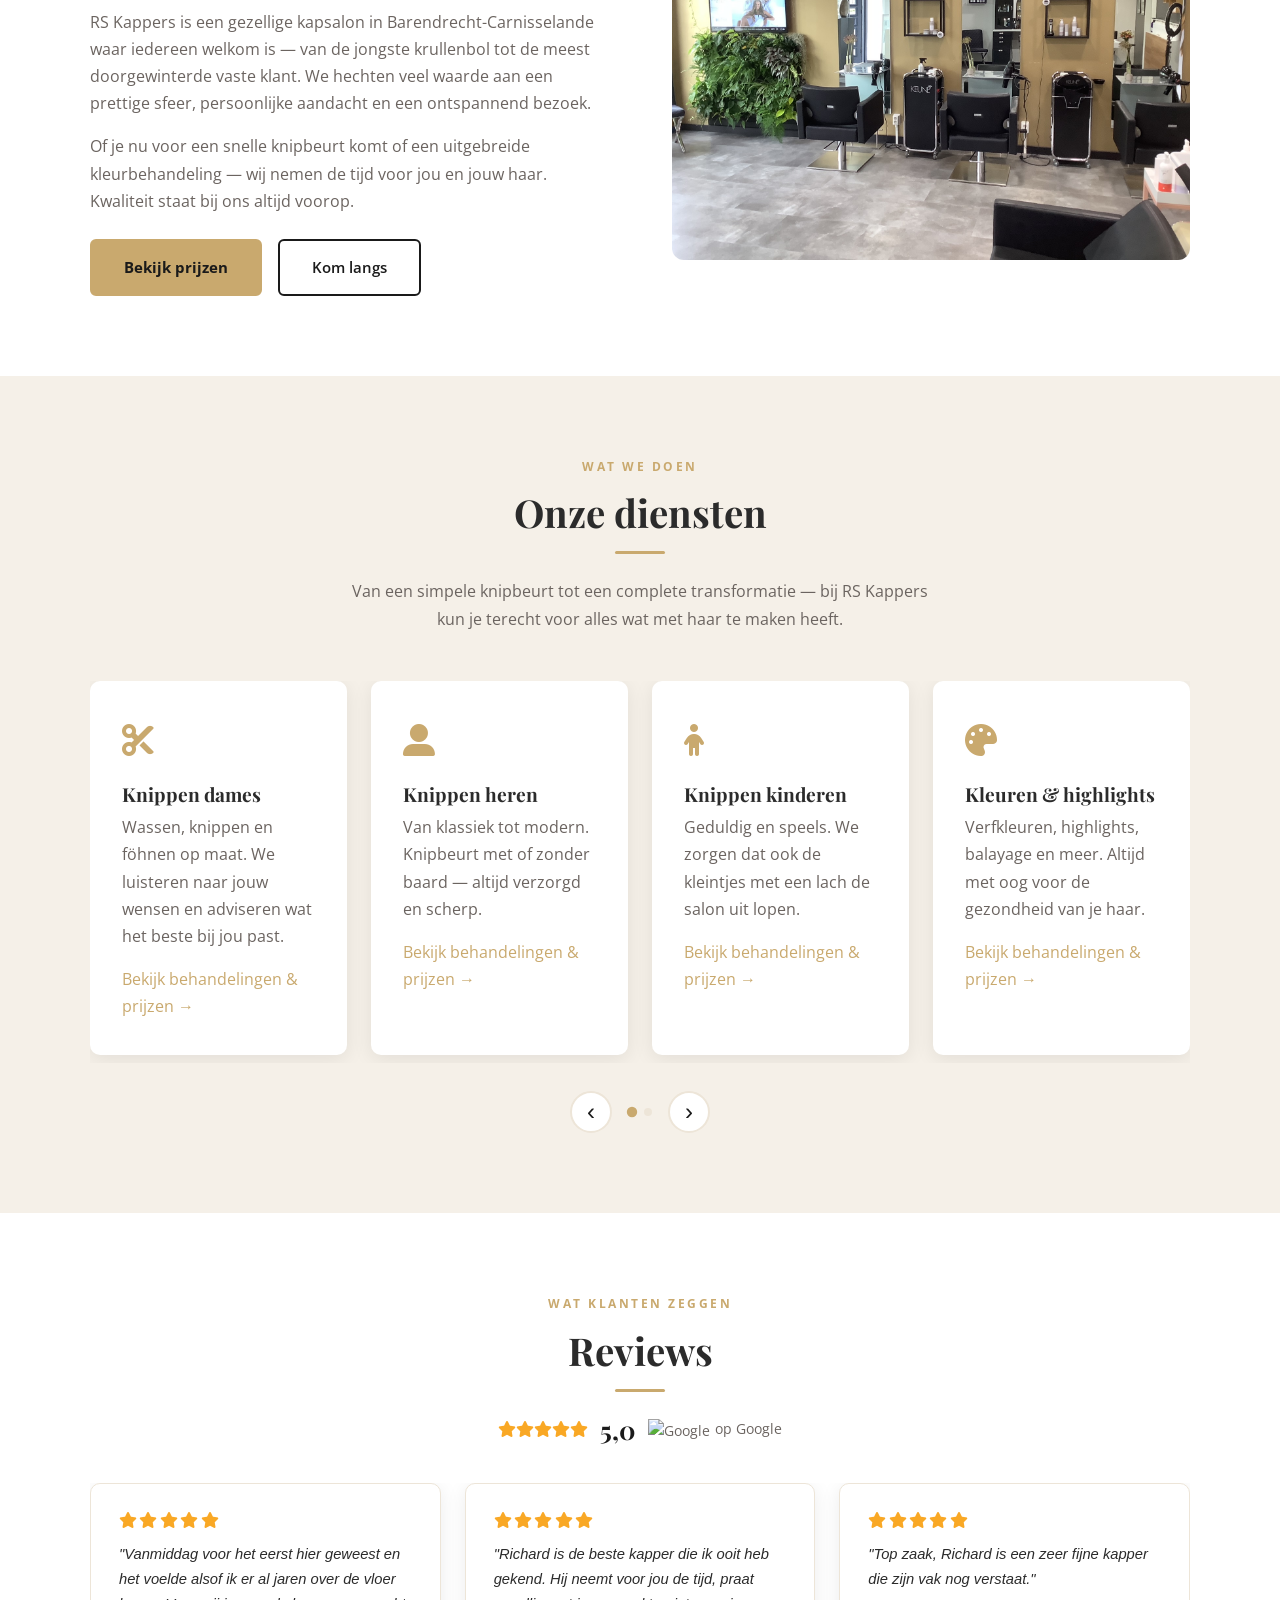
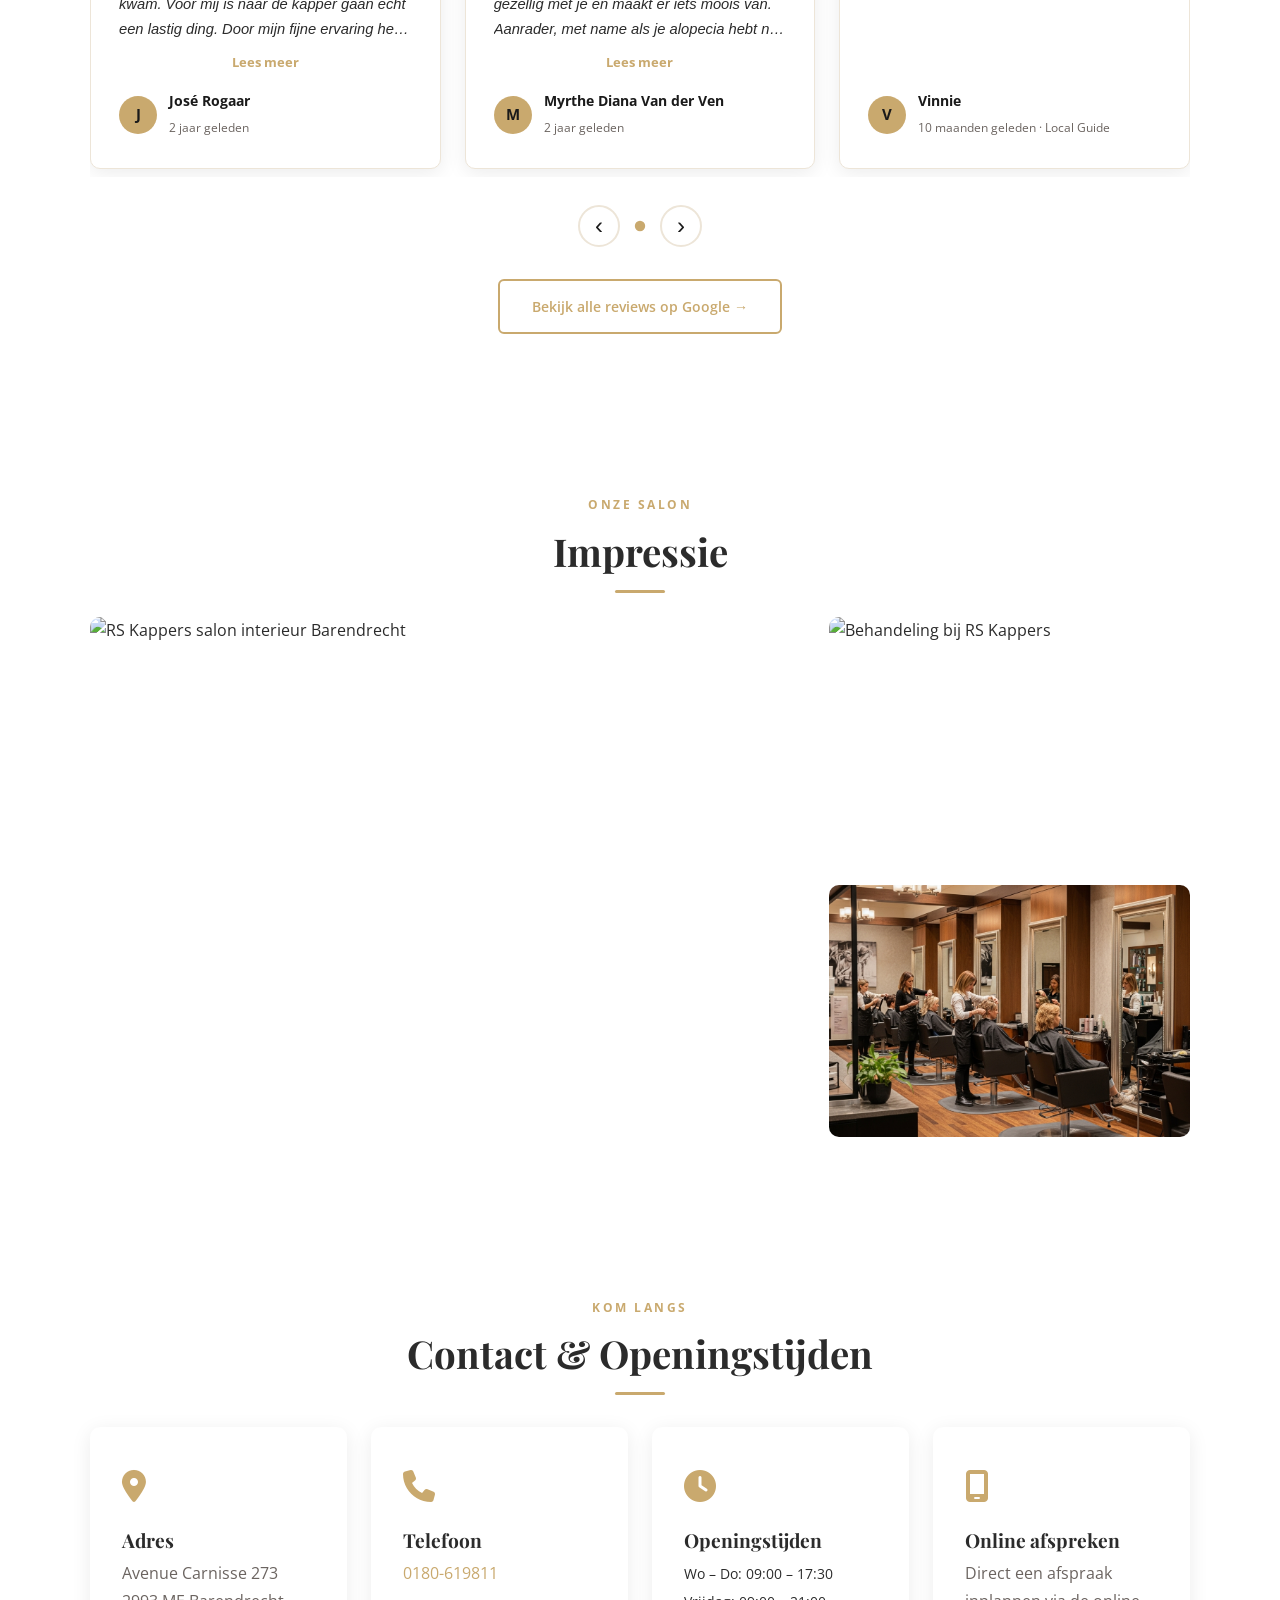
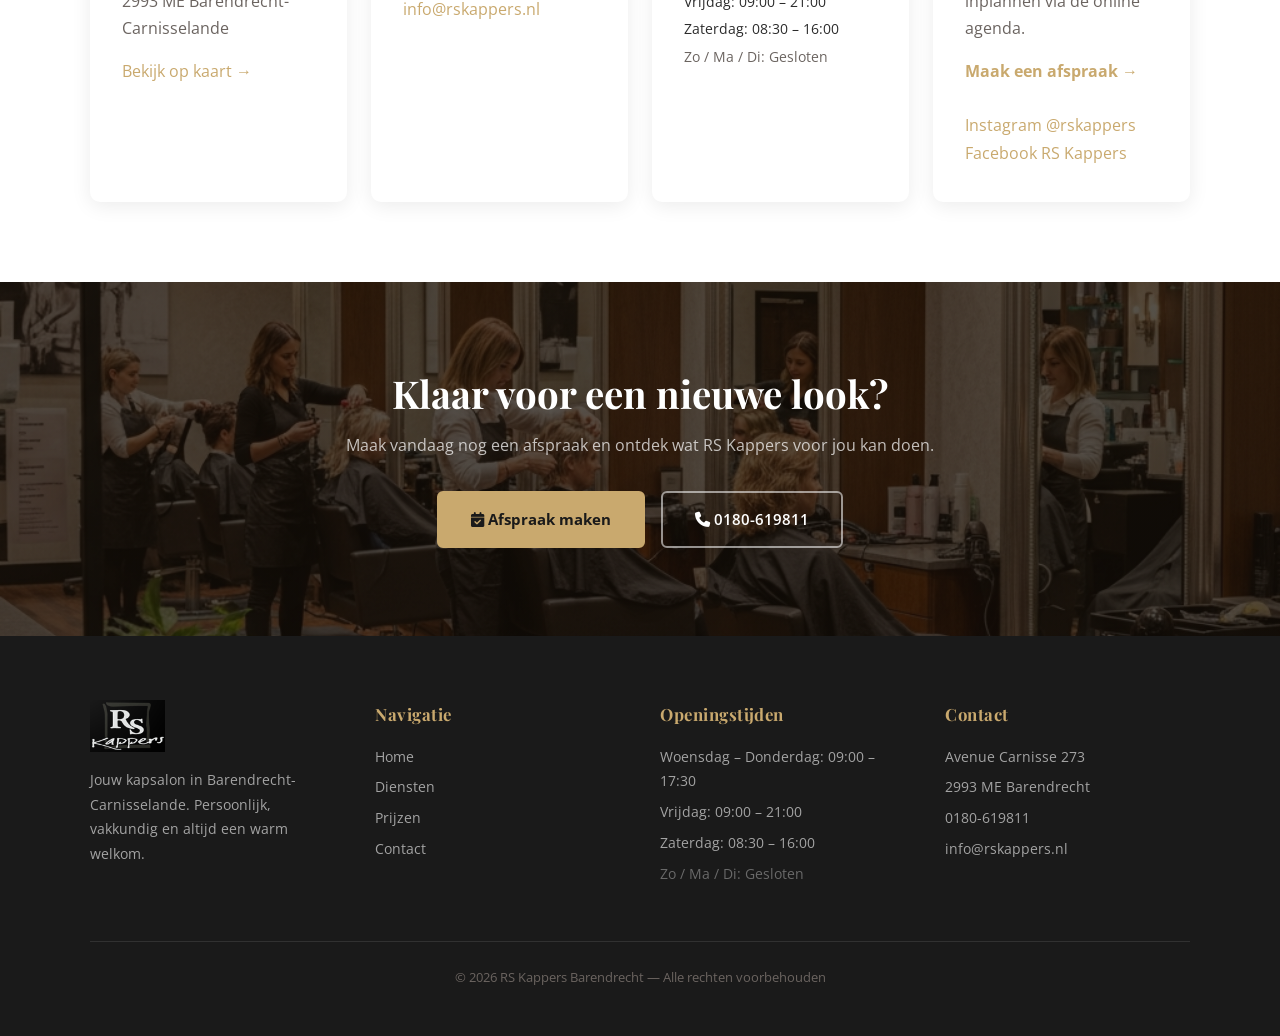
==== commit 10d797ea: "Reviews: lees meer/minder toggle toegevoegd Co-Authored-By: Claude Sonnet 4.6 <noreply@anthropic.com" ====
--- a/index.html
+++ b/index.html
@@ -235,6 +235,7 @@
               <i class="fa-solid fa-star"></i><i class="fa-solid fa-star"></i><i class="fa-solid fa-star"></i><i class="fa-solid fa-star"></i><i class="fa-solid fa-star"></i>
             </div>
             <p class="review-tekst">"Vanmiddag voor het eerst hier geweest en het voelde alsof ik er al jaren over de vloer kwam. Voor mij is naar de kapper gaan echt een lastig ding. Door mijn fijne ervaring heb ik gelijk een vervolg afspraak gemaakt. Echt top — voel me thuis. Er werd een drankje aangeboden en daarna is er wat advies gegeven maar lag de keuze nog steeds bij mij. Heel erg tevreden met het resultaat en de service, ik ga zeker nog eens terug!"</p>
+            <button class="review-meer">Lees meer</button>
             <div class="review-auteur">
               <div class="review-avatar">J</div>
               <div>
@@ -249,6 +250,7 @@
               <i class="fa-solid fa-star"></i><i class="fa-solid fa-star"></i><i class="fa-solid fa-star"></i><i class="fa-solid fa-star"></i><i class="fa-solid fa-star"></i>
             </div>
             <p class="review-tekst">"Richard is de beste kapper die ik ooit heb gekend. Hij neemt voor jou de tijd, praat gezellig met je en maakt er iets moois van. Aanrader, met name als je alopecia hebt net zoals ik!"</p>
+            <button class="review-meer">Lees meer</button>
             <div class="review-auteur">
               <div class="review-avatar">M</div>
               <div>
@@ -263,6 +265,7 @@
               <i class="fa-solid fa-star"></i><i class="fa-solid fa-star"></i><i class="fa-solid fa-star"></i><i class="fa-solid fa-star"></i><i class="fa-solid fa-star"></i>
             </div>
             <p class="review-tekst">"Top zaak, Richard is een zeer fijne kapper die zijn vak nog verstaat."</p>
+            <button class="review-meer">Lees meer</button>
             <div class="review-auteur">
               <div class="review-avatar">V</div>
               <div>
@@ -313,6 +316,17 @@
           track.addEventListener('scroll', updateDots);
           window.addEventListener('resize', buildDots);
           buildDots();
+
+          track.querySelectorAll('.review-meer').forEach(btn => {
+            const tekst = btn.previousElementSibling;
+            if (tekst.scrollHeight <= tekst.clientHeight + 4) {
+              btn.style.display = 'none';
+            }
+            btn.addEventListener('click', () => {
+              const open = tekst.classList.toggle('open');
+              btn.textContent = open ? 'Lees minder' : 'Lees meer';
+            });
+          });
         })();
       </script>
 
--- a/style.css
+++ b/style.css
@@ -557,7 +557,27 @@
   flex: 1;
   font-style: italic;
   margin: 0;
-}
+  overflow: hidden;
+  display: -webkit-box;
+  -webkit-line-clamp: 4;
+  -webkit-box-orient: vertical;
+}
+.review-tekst.open {
+  display: block;
+  -webkit-line-clamp: unset;
+}
+.review-meer {
+  background: none;
+  border: none;
+  color: var(--kleur-accent);
+  font-size: .82rem;
+  font-weight: 700;
+  cursor: pointer;
+  padding: 0;
+  margin-top: -.25rem;
+  font-family: var(--font-tekst);
+}
+.review-meer:hover { text-decoration: underline; }
 
 .review-auteur {
   display: flex;
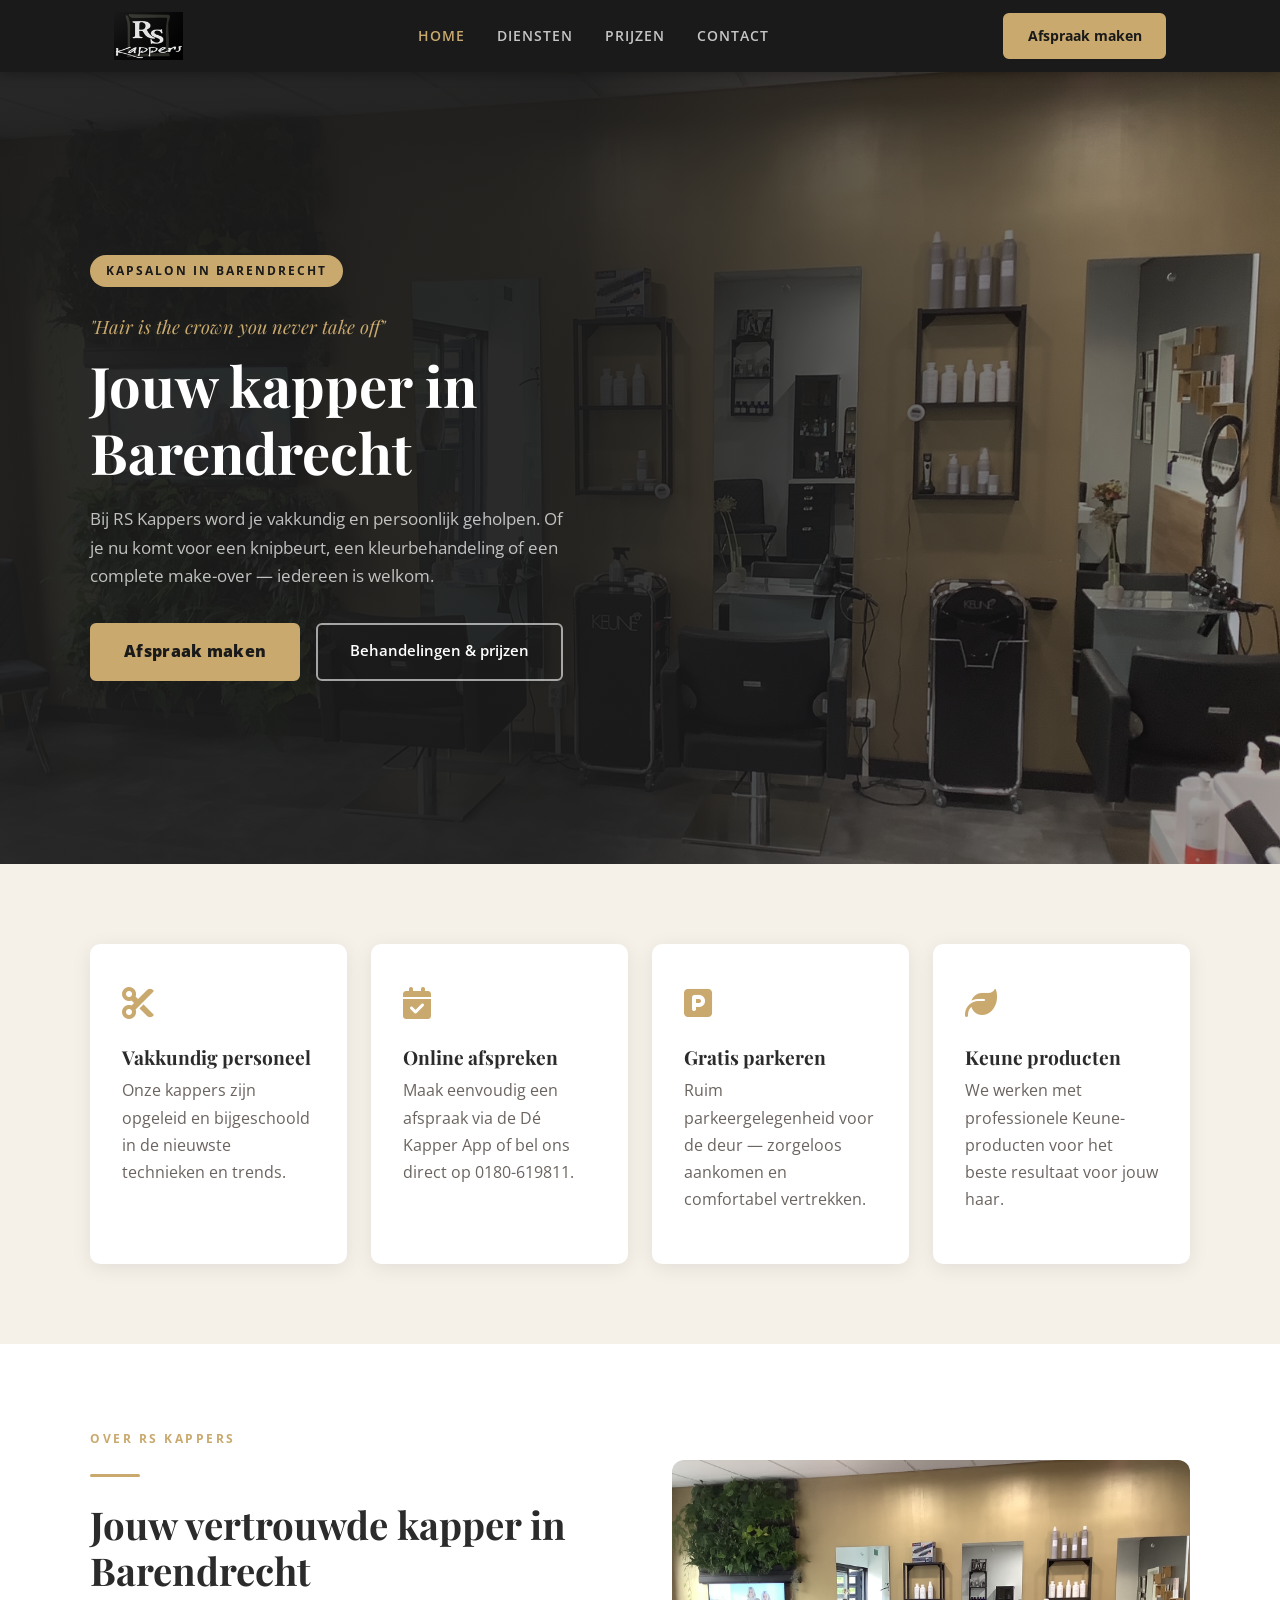
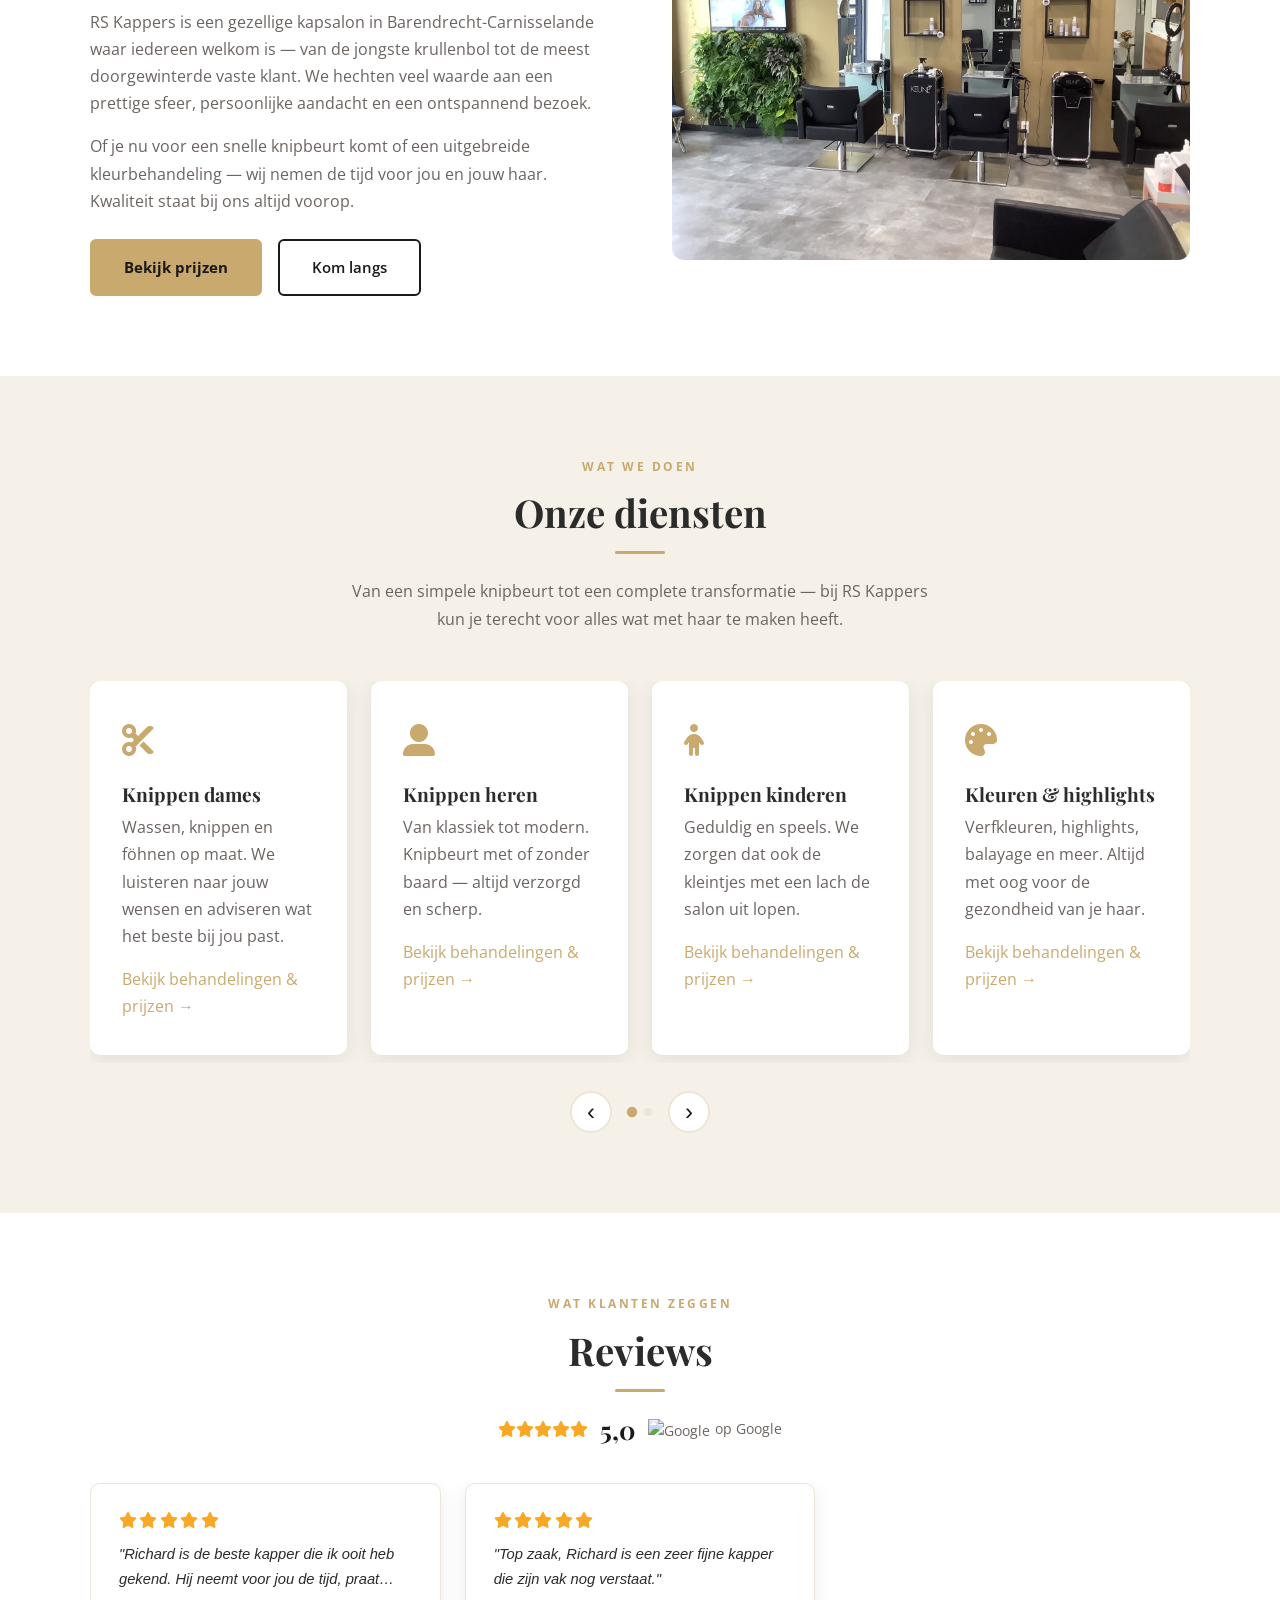
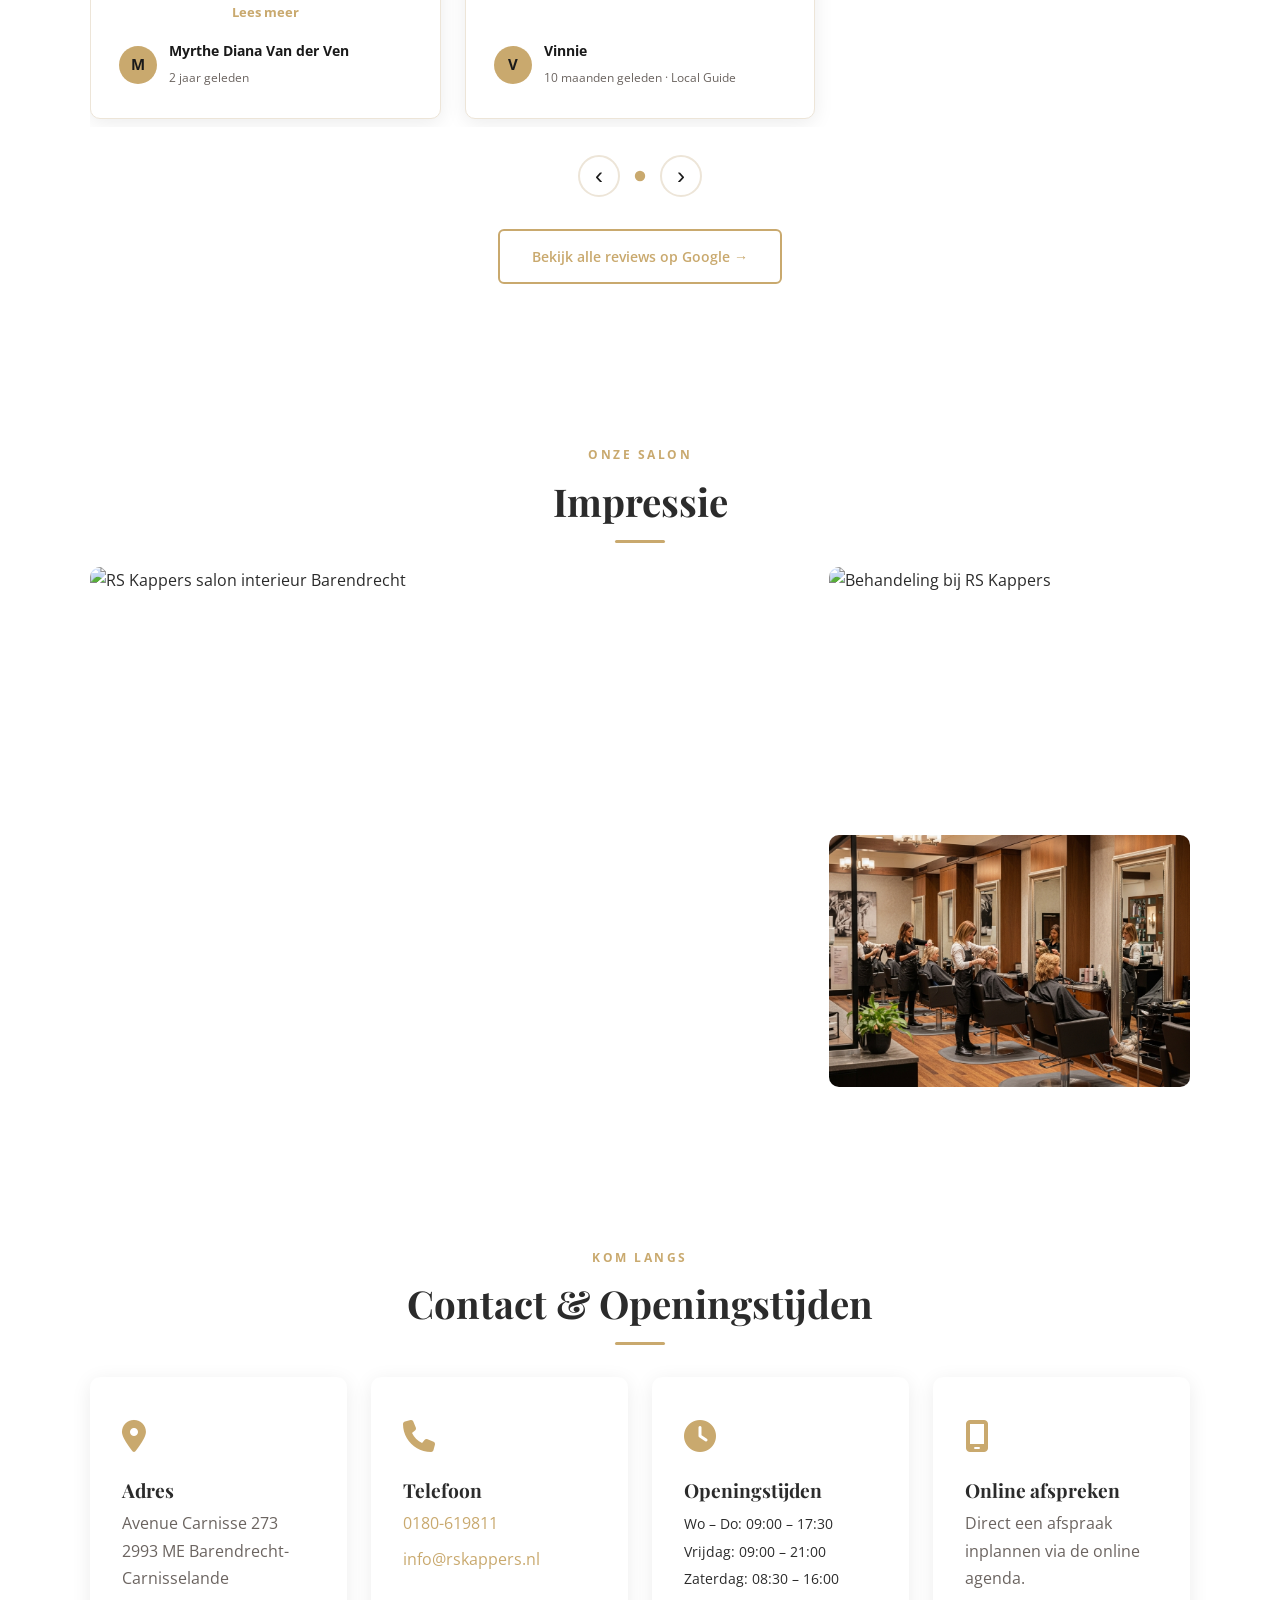
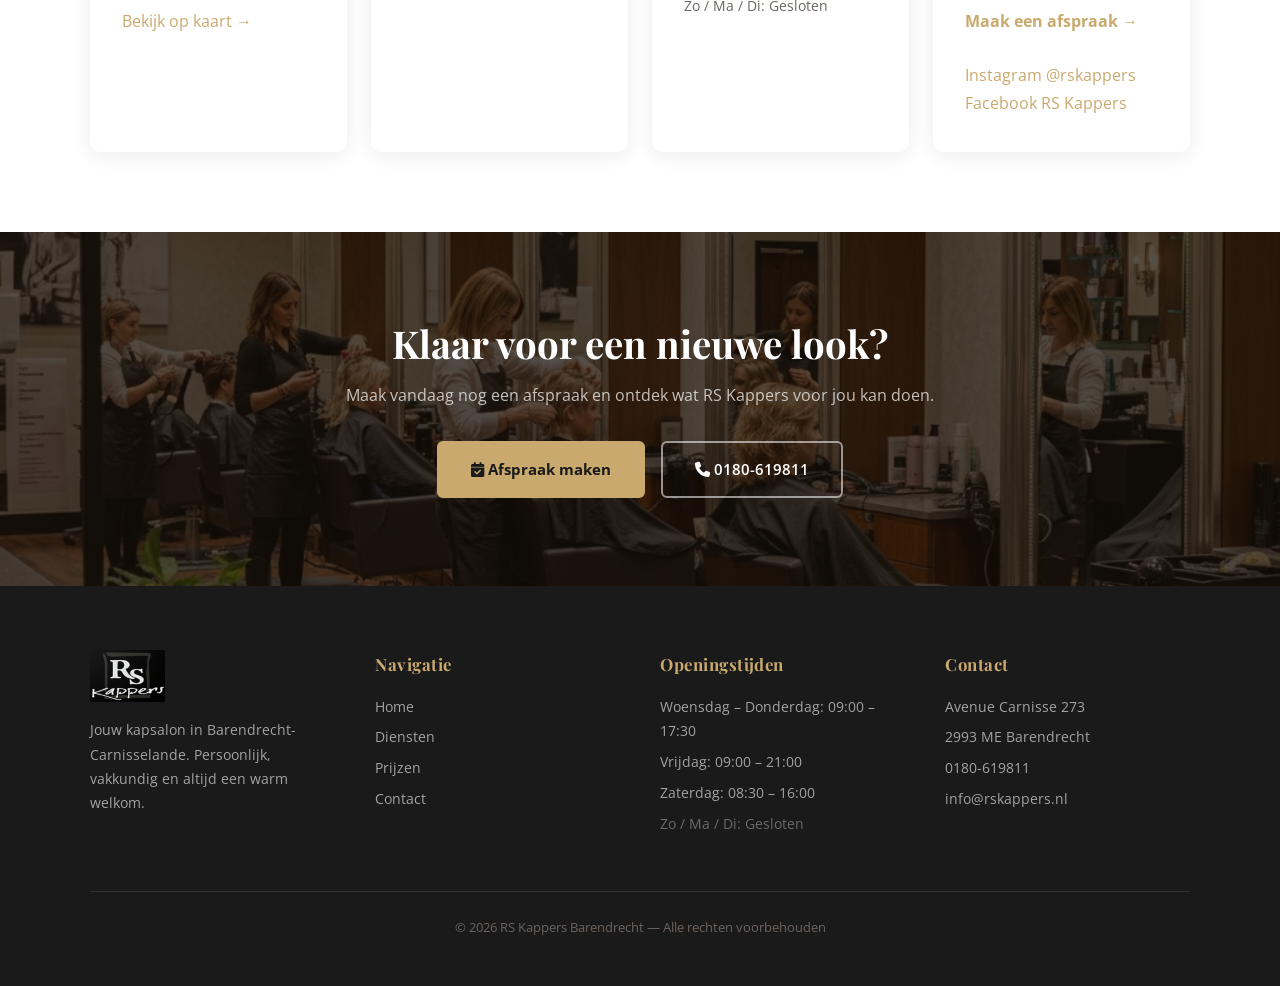
==== commit 58bc9e25: "Fixes: hero buttons terug, reviews ingekort, lange review verwijderd Co-Authored-By: Claude Sonnet 4" ====
--- a/index.html
+++ b/index.html
@@ -63,7 +63,7 @@
       <h1>Jouw kapper in Barendrecht</h1>
       <p>Bij RS Kappers word je vakkundig en persoonlijk geholpen. Of je nu komt voor een knipbeurt, een kleurbehandeling of een complete make-over — iedereen is welkom.</p>
       <div class="hero-knoppen">
-        <a href="https://widget.salonhub.nl/a/d.html?client=rskappers&salon=barendrecht&command=create" target="_blank" rel="noopener" class="btn btn-primary">Afspraak maken</a>
+        <a href="https://widget.salonhub.nl/a/d.html?client=rskappers&salon=barendrecht&command=create" target="_blank" rel="noopener" class="btn btn-primary" style="font-size:1rem;font-weight:800;letter-spacing:.3px;">Afspraak maken</a>
         <a href="prijzen.html" class="btn btn-outline">Behandelingen &amp; prijzen</a>
       </div>
     </div>
@@ -229,21 +229,6 @@
 
       <div class="carr-outer">
         <div class="carr-track" id="reviewsTrack">
-
-          <div class="review-kaart">
-            <div class="review-sterren">
-              <i class="fa-solid fa-star"></i><i class="fa-solid fa-star"></i><i class="fa-solid fa-star"></i><i class="fa-solid fa-star"></i><i class="fa-solid fa-star"></i>
-            </div>
-            <p class="review-tekst">"Vanmiddag voor het eerst hier geweest en het voelde alsof ik er al jaren over de vloer kwam. Voor mij is naar de kapper gaan echt een lastig ding. Door mijn fijne ervaring heb ik gelijk een vervolg afspraak gemaakt. Echt top — voel me thuis. Er werd een drankje aangeboden en daarna is er wat advies gegeven maar lag de keuze nog steeds bij mij. Heel erg tevreden met het resultaat en de service, ik ga zeker nog eens terug!"</p>
-            <button class="review-meer">Lees meer</button>
-            <div class="review-auteur">
-              <div class="review-avatar">J</div>
-              <div>
-                <strong>José Rogaar</strong>
-                <span>2 jaar geleden</span>
-              </div>
-            </div>
-          </div>
 
           <div class="review-kaart">
             <div class="review-sterren">
--- a/style.css
+++ b/style.css
@@ -559,7 +559,7 @@
   margin: 0;
   overflow: hidden;
   display: -webkit-box;
-  -webkit-line-clamp: 4;
+  -webkit-line-clamp: 2;
   -webkit-box-orient: vertical;
 }
 .review-tekst.open {
@@ -678,7 +678,7 @@
   }
 
   .hero { min-height: 72vh; }
-  .hero-knoppen { display: none; }
+  .hero-knoppen { flex-direction: column; align-items: flex-start; }
   .sectie { padding: 3.5rem 1.25rem; }
   .footer-inner { grid-template-columns: 1fr 1fr; }
   .over-grid { grid-template-columns: 1fr !important; }
